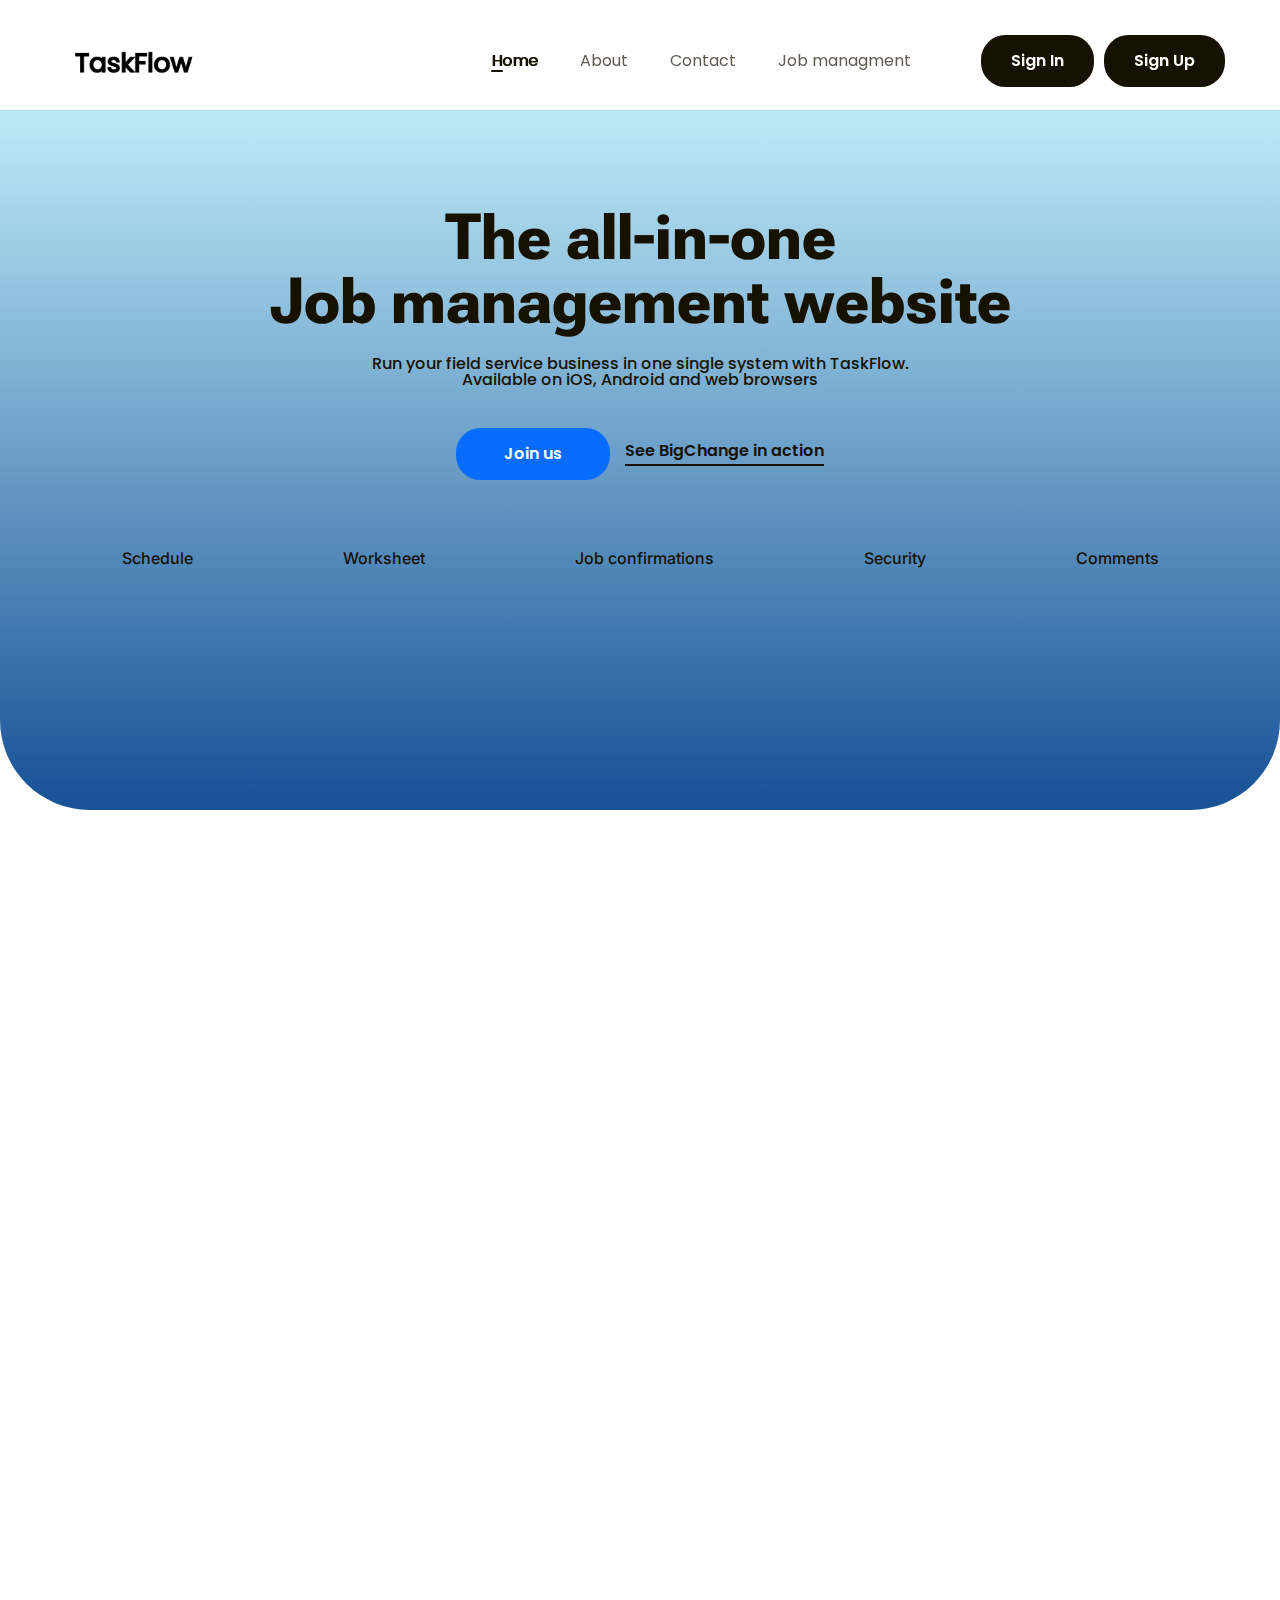
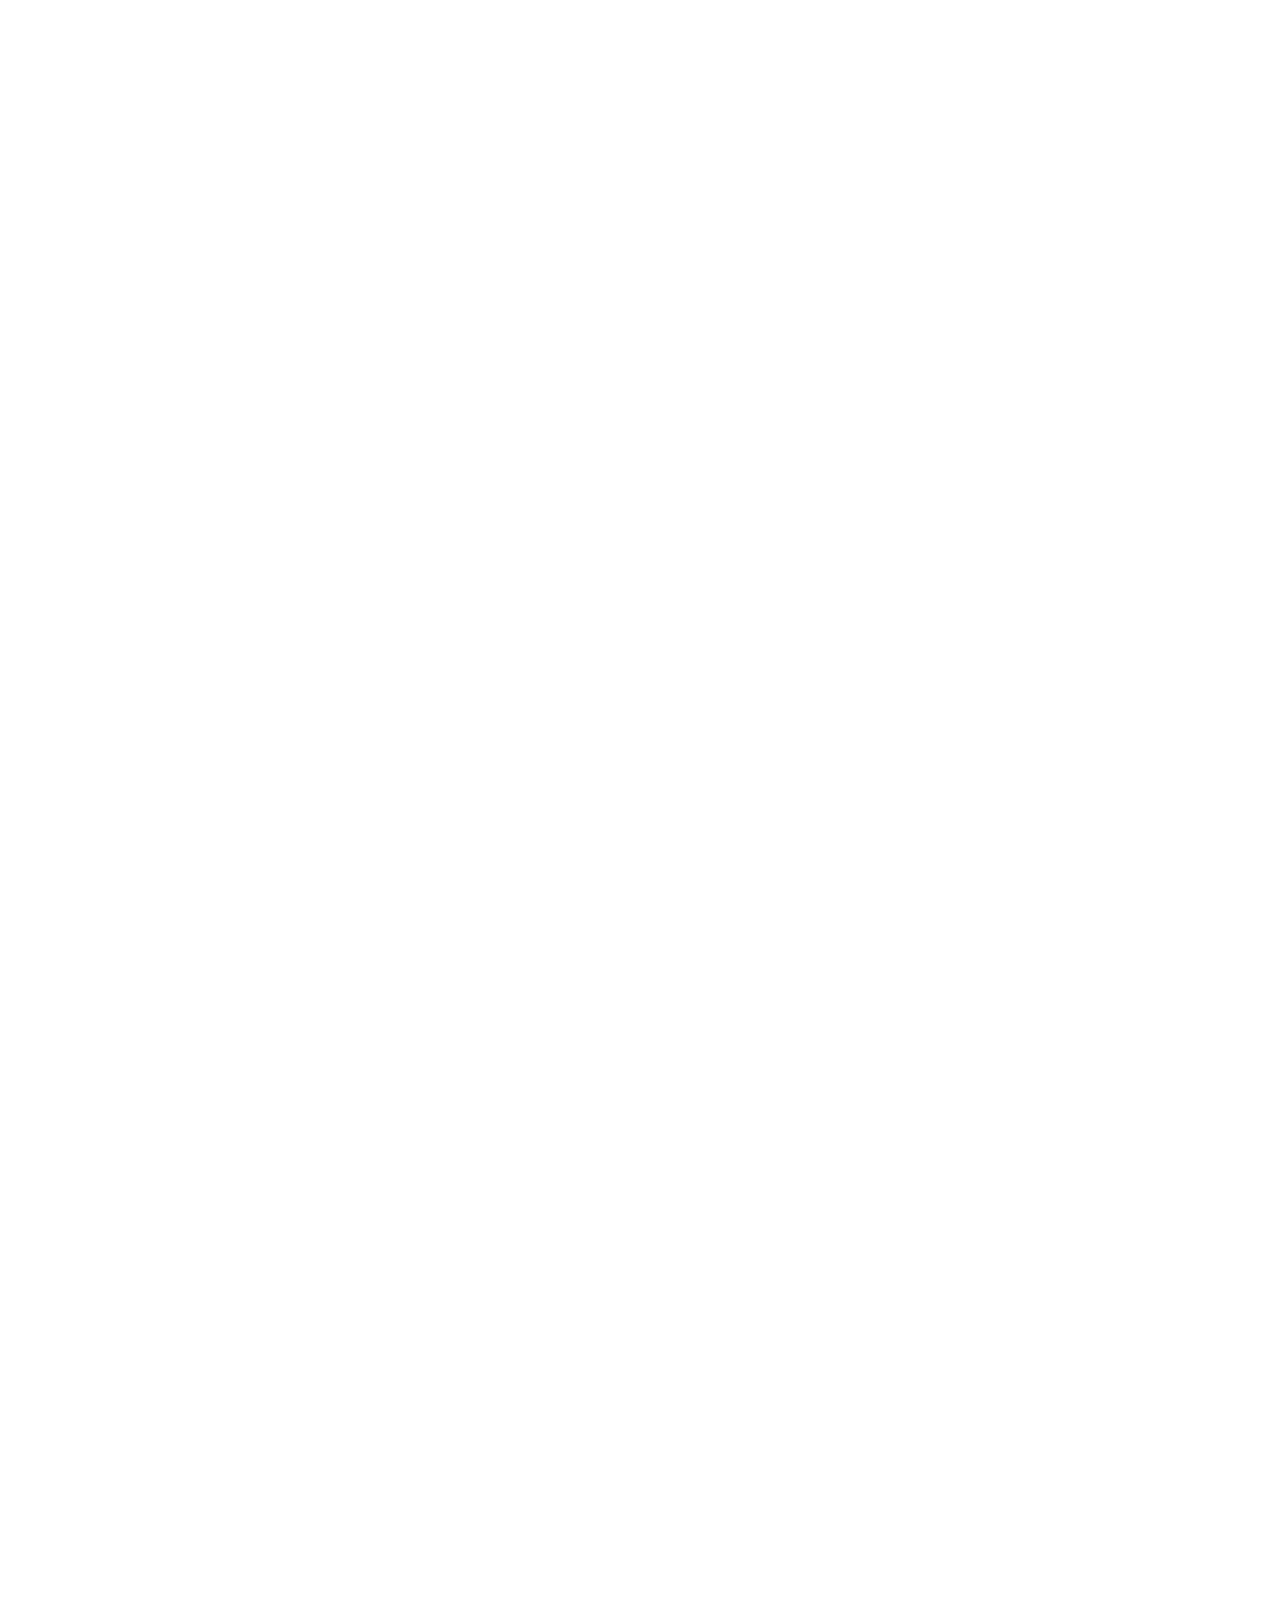
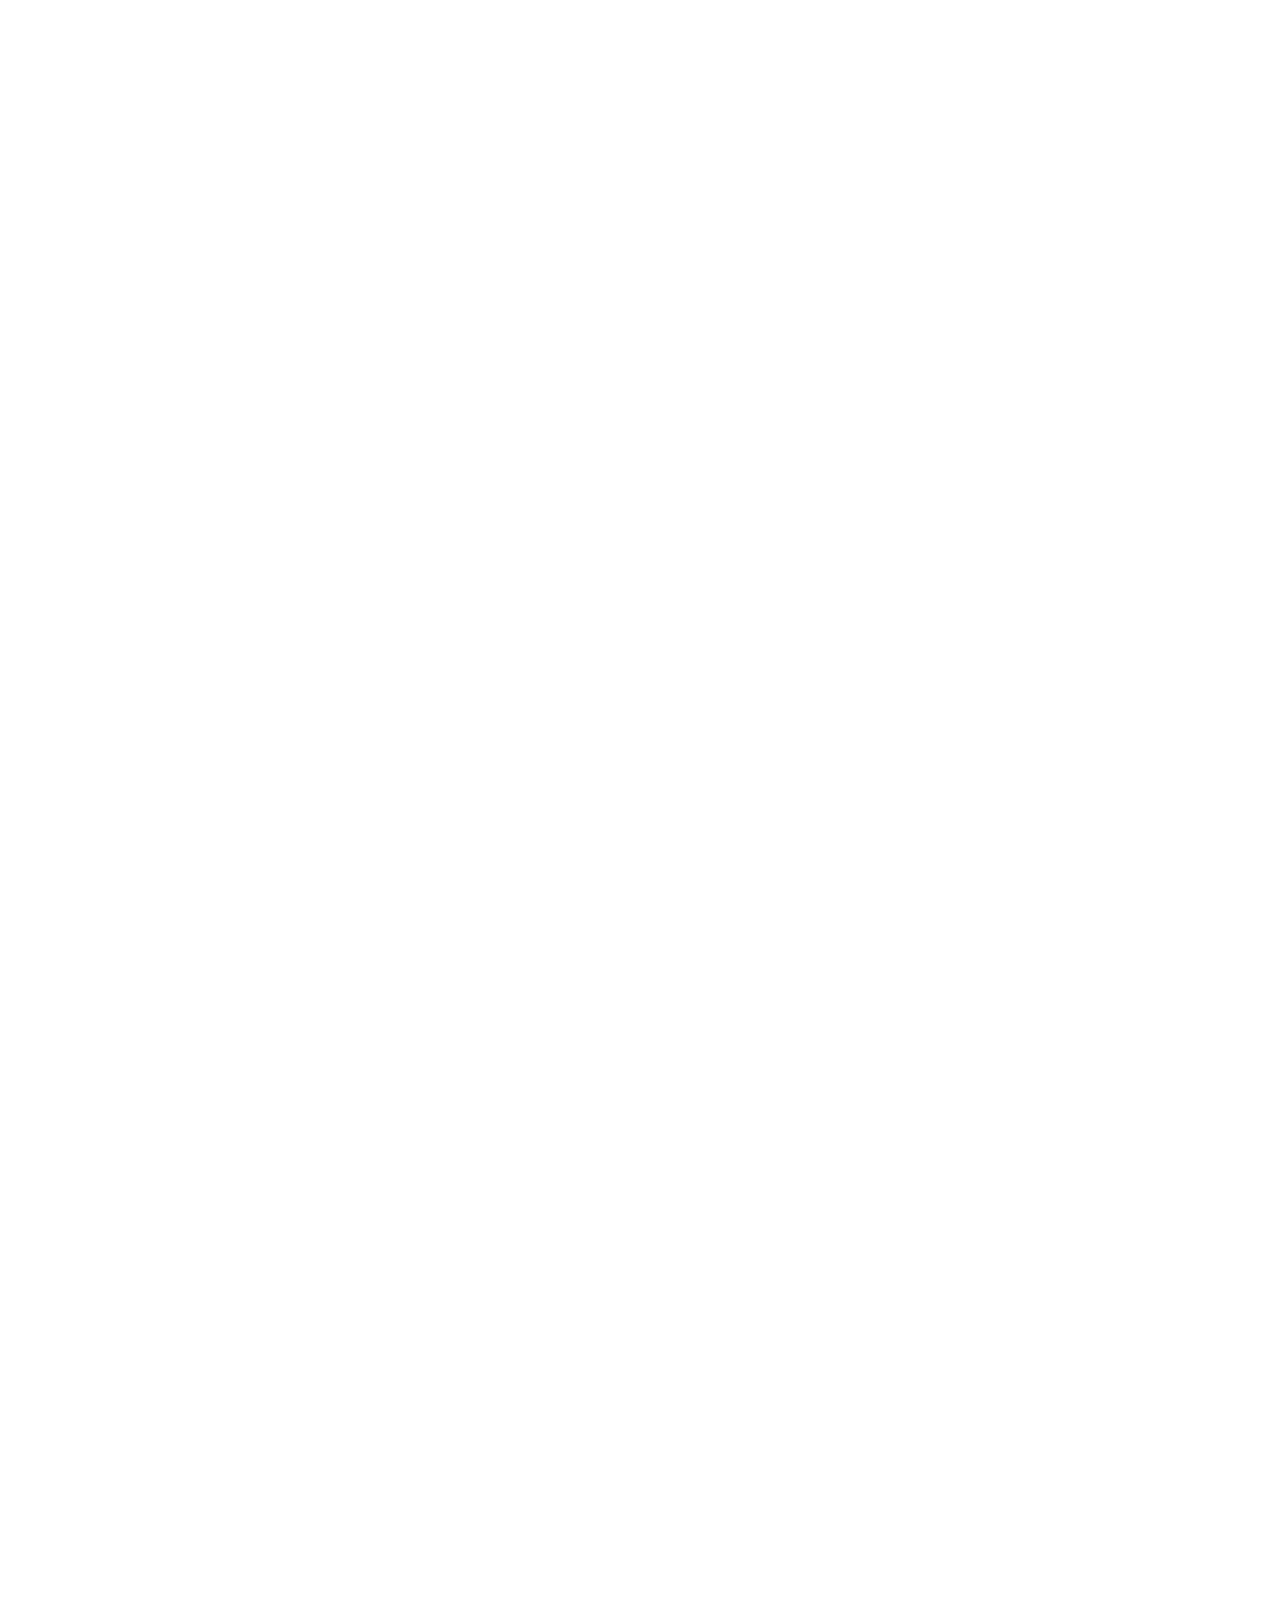
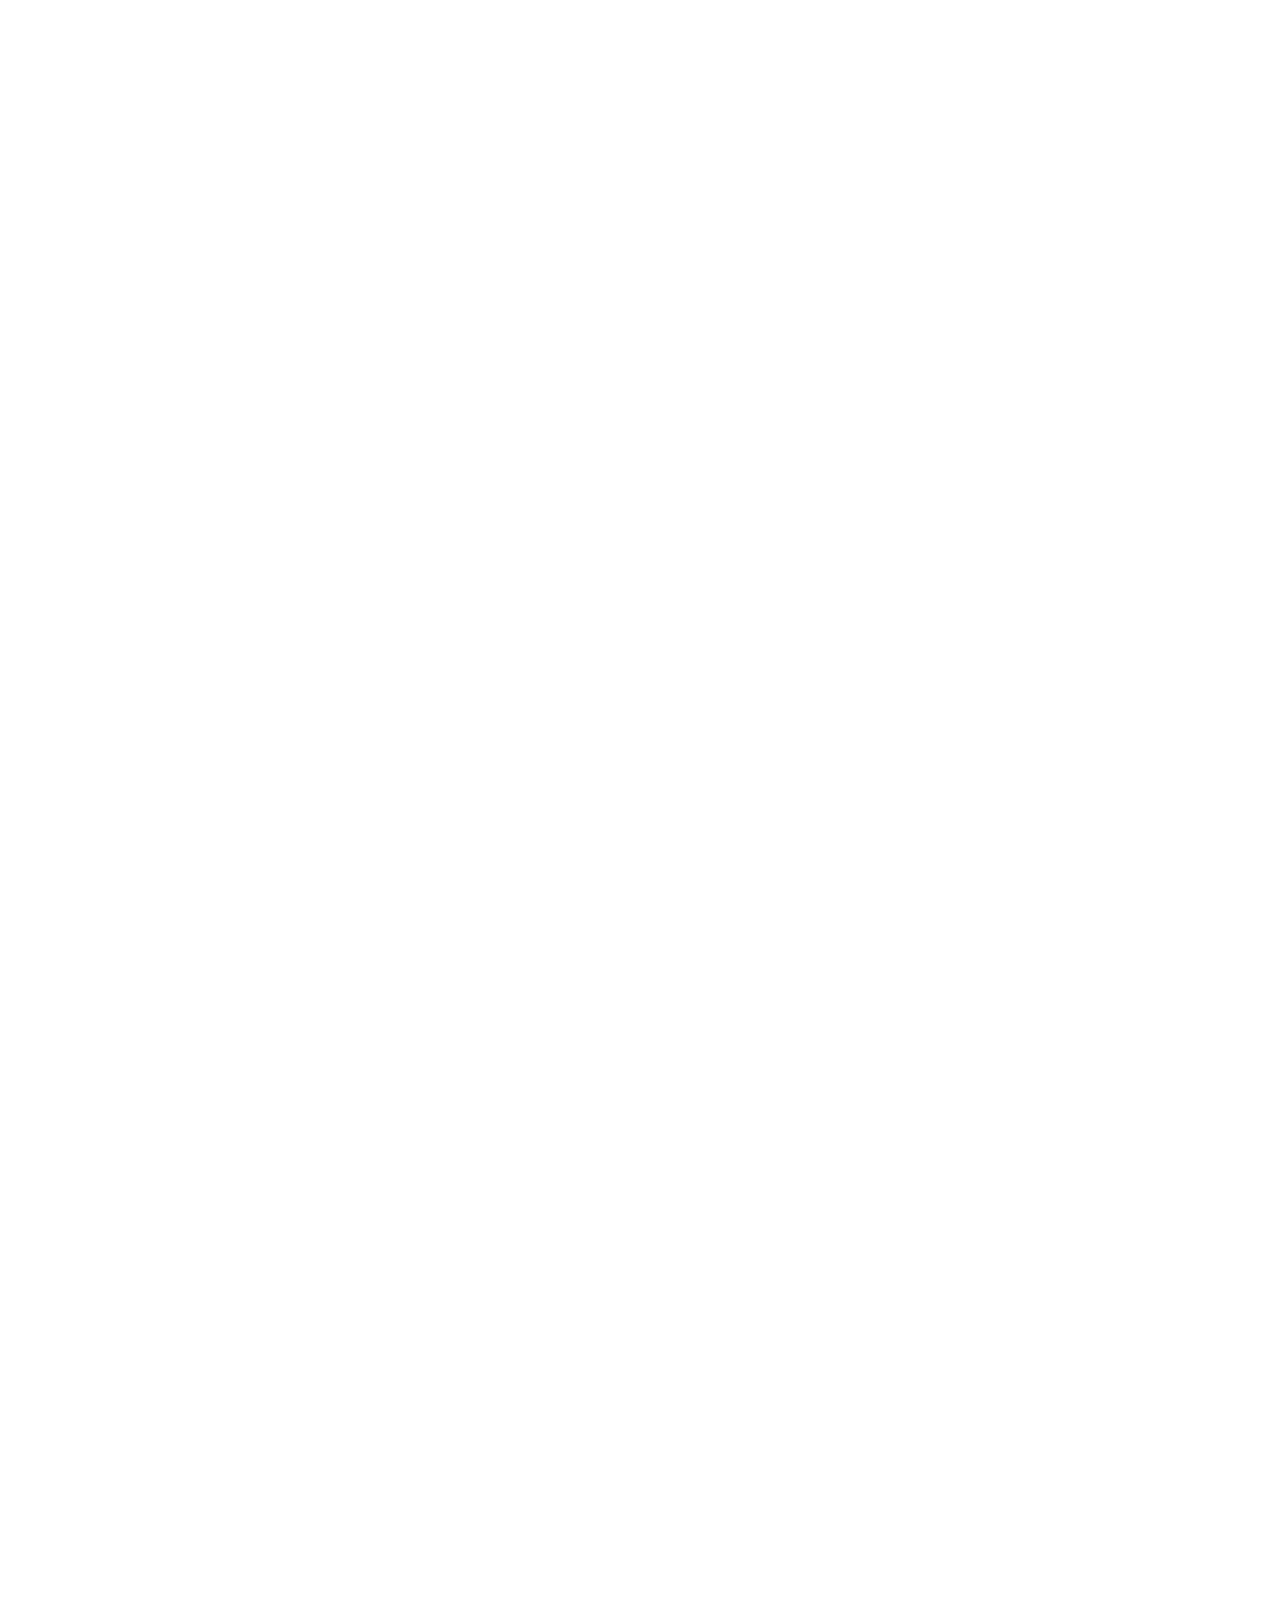
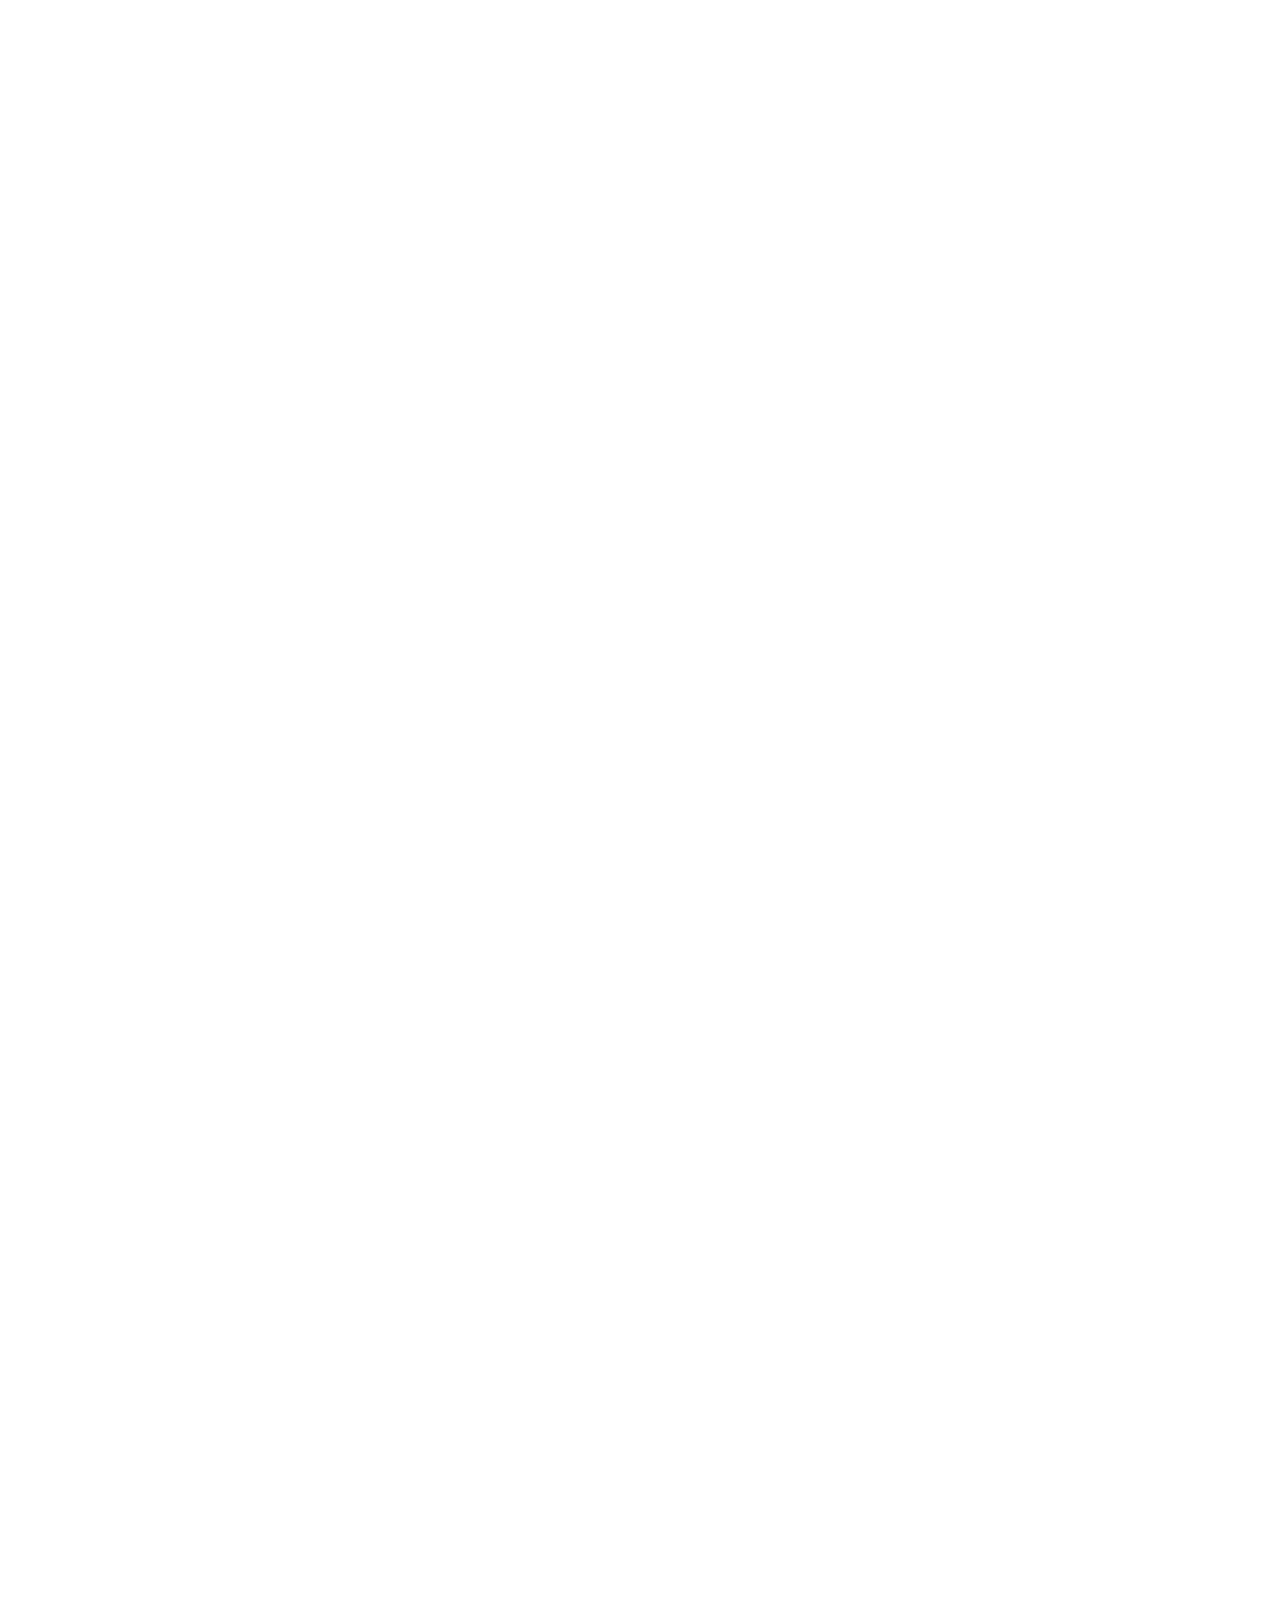
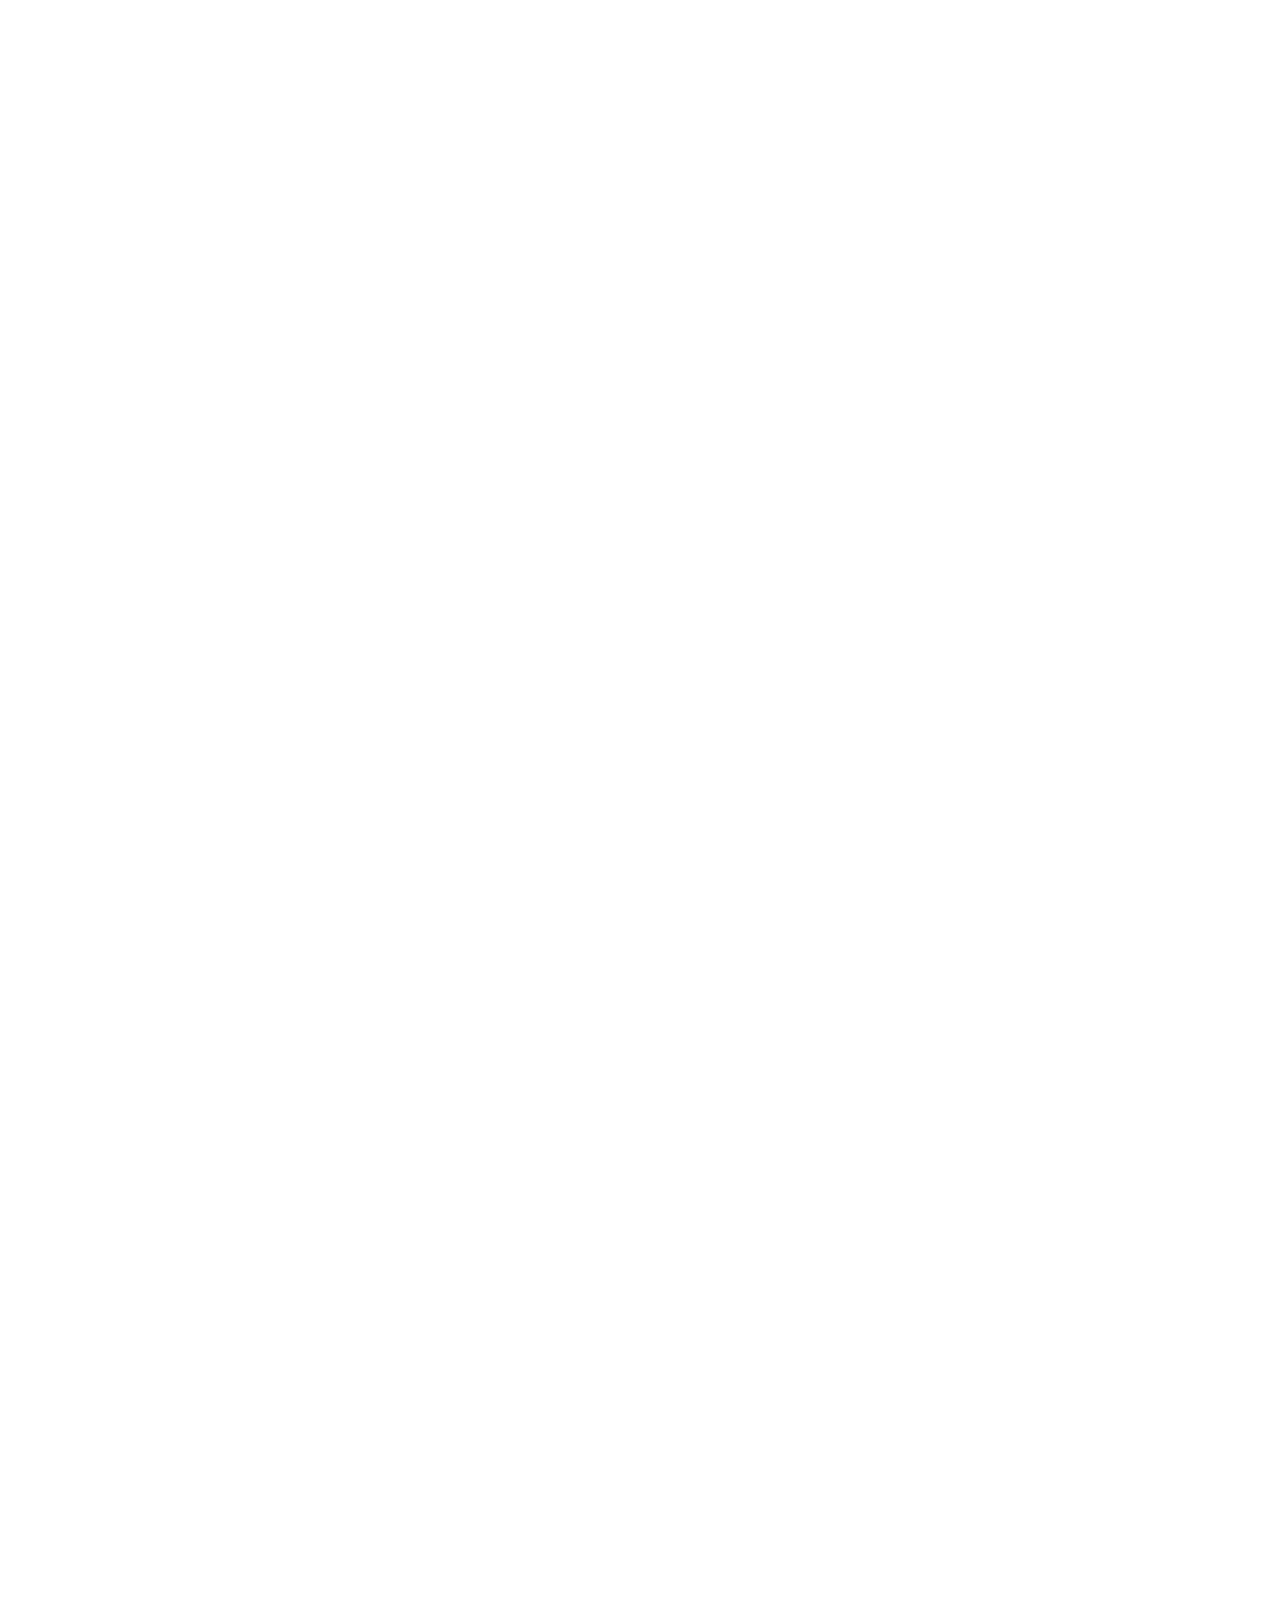
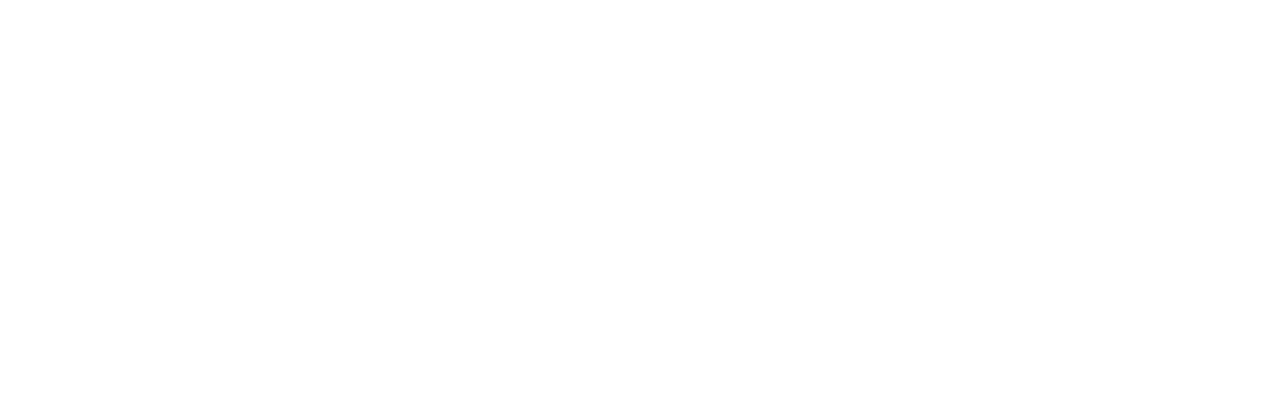
==== src/main/webapp/index.html @ 6cac46d8 "test5" ====
<html lang="en">
<head>
    <meta charset="UTF-8">
    <meta name="viewport" content="width=device-width, initial-scale=1.0">
    <!-- reset css -->
    <link rel="stylesheet" href="./css/reset.css">
    <!-- styles -->
    <link rel="stylesheet" href="./css/styles.css">
    <!-- font -->
    <link rel="preconnect" href="https://fonts.googleapis.com">
    <link rel="preconnect" href="https://fonts.gstatic.com" crossorigin>
    <link href="https://fonts.googleapis.com/css2?family=Poppins:ital,wght@0,100;0,200;0,300;0,400;0,500;0,600;0,700;0,800;0,900;1,100;1,200;1,300;1,400;1,500;1,600;1,700;1,800;1,900&family=Sen:wght@400..800&display=swap" rel="stylesheet">
    <link href="https://fonts.googleapis.com/css2?family=Roboto+Flex:opsz,wght@8..144,100..1000&display=swap" rel="stylesheet">
    <link href="https://fonts.googleapis.com/css2?family=Inter:ital,opsz,wght@0,14..32,100..900;1,14..32,100..900&display=swap" rel="stylesheet">
    <!-- icon -->
    <link rel="stylesheet" href="https://cdnjs.cloudflare.com/ajax/libs/font-awesome/6.6.0/css/all.min.css" integrity="sha512-Kc323vGBEqzTmouAECnVceyQqyqdsSiqLQISBL29aUW4U/M7pSPA/gEUZQqv1cwx4OnYxTxve5UMg5GT6L4JJg==" crossorigin="anonymous" referrerpolicy="no-referrer" />
    <title>Trang chủ</title>
    <link rel="favicon" href="">
</head>
<body style="height: 10000px;">
    <!-- <div class="mess icon-bottom">
        <a href="https://www.facebook.com/camondaghe/" target="_blank">
            <i class="fa-brands fa-facebook-messenger"></i>
        </a>
        <a href="">
            <i class="fa-solid fa-phone"></i>
        </a>
    </div> -->
    <!-- header -->
    <header class="header fixed">
        <div class="main-content">
            <div class="body">
                <!-- logo -->
                <a href="" target="_self"><img src="../resources/IMG/logo2.png" alt="logo" class="logo"></a>
                <!-- nav -->
                <nav class="nav">
                    <ul>
                        <li class="active"><a href="#">Home</a></li>
                        <li><a href="#">About</a></li>
                        <li><a href="#">Contact</a></li>
                        <li><a href="#">Job managment</a></li>
                    </ul>
                </nav>
                <!-- btn -->
                 <div class="action">
                    <ul>
                        <li><a href="./sign-in.html" target="_parent" class="btn btn-sign-in">Sign In</a></li>
                        <li><a href="./sign-up.html" target="_parent" class="btn btn-sign-up">Sign Up</a></li>
                    </ul>
                </div>
            </div>
        </div>
    </header>

    <!-- main -->
    <div class="hero">
        <div class="main-content">
            <div class="body">
                <div class="hero-element">
                    <div class="header">
                        <div class="hero-title text-color-black">
                            <h1>
                                The all-in-one
                                <br>
                                Job management website
                            </h1>
                        </div>
                    </div>
                    <div class="space"></div>
                    <div class="hero-txt">
                        <p class="text-color-black">
                            Run your field service business in one single system with TaskFlow.
                            <br>
                            Available on iOS, Android and web browsers
                        </p>
                    </div>
                    <div class="hero-btn">
                        <a href="./sign-in.html" target="_parent" class="join-us-btn btn">
                            Join us
                        </a>
                        <a href="">See BigChange in action</a>
                    </div>
                    <div class="hero-icon">
                        <div class="icon-text">
                            <div class = "icon-bgr"><i class="fa-solid fa-calendar"></i></div>
                            <p>Schedule</p>
                        </div>
                        <div class="icon-text">
                            <div class = "icon-bgr"><i class="fa-solid fa-file"></i></div>
                            <p>Worksheet</p>
                        </div>
                        <div class="icon-text">
                           <div class = "icon-bgr"> <i class="fa-solid fa-clipboard-check"></i></div>
                            <p>Job confirmations</p>
                        </div>
                        <div class="icon-text">
                            <div class = "icon-bgr"><i class="fa-solid fa-shield"></i></div>
                            <p>Security</p>
                        </div>
                        <div class="icon-text">
                            <div class = "icon-bgr"><i class="fa-solid fa-comments"></i></div>
                            <p>Comments</p>
                        </div>
                    </div>
                    <div class="img">
                    
                    </div>
                </div>
            </div>
        </div>
    </div>
</body>
</html>
---- src/main/webapp/css/styles.css ----
*{
    box-sizing: border-box;
        /* giúp kiểm soát tổng thể kích thước */
}
html{
    font-size: 62.5%;
        /* quy đổi 1 rem = 10px */
    --color--midnight:#0b2642;
    --text-color-hero: #171100;
}
body{
    font-size: 1.6rem;
    font-family: "Poppins", sans-serif;
}

/* ==================common================= */
a{
    text-decoration: none;
}
.main-content{
    width: 1170px;
    max-width: calc(100% - 40px);
        /* Khi thu nhỏ trình duyệt 2 bên vẫn cách 40px */
    margin-left: auto;
    margin-right: auto;
}
/* .icon-bottom{
    font-size: 50px; 
    position: fixed;
    right: 9px;
    bottom: 40px;
}
.fa-facebook-messenger{
    color: #00a1ff;
} */
/* ==================header================= */
.header{
    height: 110px;
    /* background-color: rgb(75, 189, 204); */
    /* background-image: url(../IMG/banner.jpg); */
}
    /* cố định thanh nav */
.header.fixed{
    position: sticky;
    top: -30px;
    background-color: #fff;
    /* border: 0.1px solid black; */
    /* padding-right: 2px; */
    box-shadow: 0 0 0 0.5px #17110026;
}
.header .body{
    display: flex;
    align-items: center;
    padding: 35px 0px 0px;
}
.nav ul{
    display: flex;
}
.action ul{
    display: flex;
}
.nav{
    margin-left: auto;
}
.nav a{
    position: relative;
    color: #5f5b53;
    font-size: 1.6rem;
    margin: 8px 21px;
    /* background-color: blue; */
}
    /* bôi đậm khi di chuột và click vào */
.nav li.active a,
.nav a:hover{
    color: #171100;
    text-shadow: 0.8px 0 0 currentColor;
}
    /* click */
.nav li.active a:after{
    position: absolute;
    left: 0;
    bottom: 0.1px;
    display: block;
    content: "";
    width: 12px;
    height: 2px;
    border-radius: 1px;
    background: #171100;
}
.btn{
    display: block;
    min-width: 100px;
    padding: 18px 30px;
    color: #fff;
    text-align: center;
    border-radius: 24.5px;
    font-size: 1.6rem;
    font-weight: 600;
    background-color: #171100;
}
.header .btn-sign-up{
    margin-left: 0 px;
}
.header .btn-sign-in{
    margin-right: 10px;
    margin-left: 49px;
}
.header .btn-sign-up:hover,
.header .btn-sign-in:hover{
    /* color: #5f5b53; */
    background-color: #000000a6 ;
    text-decoration: underline;
}
.logo{
    width: 120px;
    height: auto;
    margin-right: auto;
    margin-left: 20px;
    align-self: center;
}
/* ==============hero================ */
.hero{
    padding-top: 96px;
    box-sizing: border-box;
    background-image: linear-gradient(to bottom, #beebf8, #165096);
    background-size: cover; 
    background-position: center; 
    border-radius: 0px 0px 90px 90px;
    height: 70rem;
}
.hero-element .header{
    color: var(--text-color-hero);
    text-align: center;
    font-size: 6.4rem;
    font-family: "Roboto Flex", sans-serif;
    font-weight: 700;
}
div .space{
    width: 100%;
    padding-top: 4rem;
}
.hero-txt{
    color: var(--text-color-hero);
    text-align: center;
    font-weight: 500;
}
.hero-btn{
    margin-top: 40px;
    display: flex;
    justify-content: center;
    align-items: center;
    /* background-color: white; */
    margin-bottom: 60px;
}
.join-us-btn{
    background-color: #086dff;
    padding: 18px 48px;
    margin-right: 15px;
}
.hero-btn a:nth-child(2){
    color: var(--text-color-hero);
    font-weight: 600;
    display: inline-block; 
    border-bottom: 2px solid var(--text-color-hero); 
    padding-bottom: 5px; 
}
.hero-btn a:first-child:hover{
    background-color: #024bb0;
}
.hero-icon{
    height: 60px;
    display: flex;
    justify-content: center;
}
.icon-text {
    text-align: center;
}
.hero-icon i{
    font-size: 4rem;
    color: var(--text-color-hero);
    /* color: #fff; */
}
.hero-icon p {
    font-family:"Inter", sans-serif;
    font-weight: 500;
    margin-top: 10px; 
    font-size: 1.6rem;
    color: var(--text-color-hero); 
    /* color: #fff */
}
.hero-icon{
    gap: 150px;
}
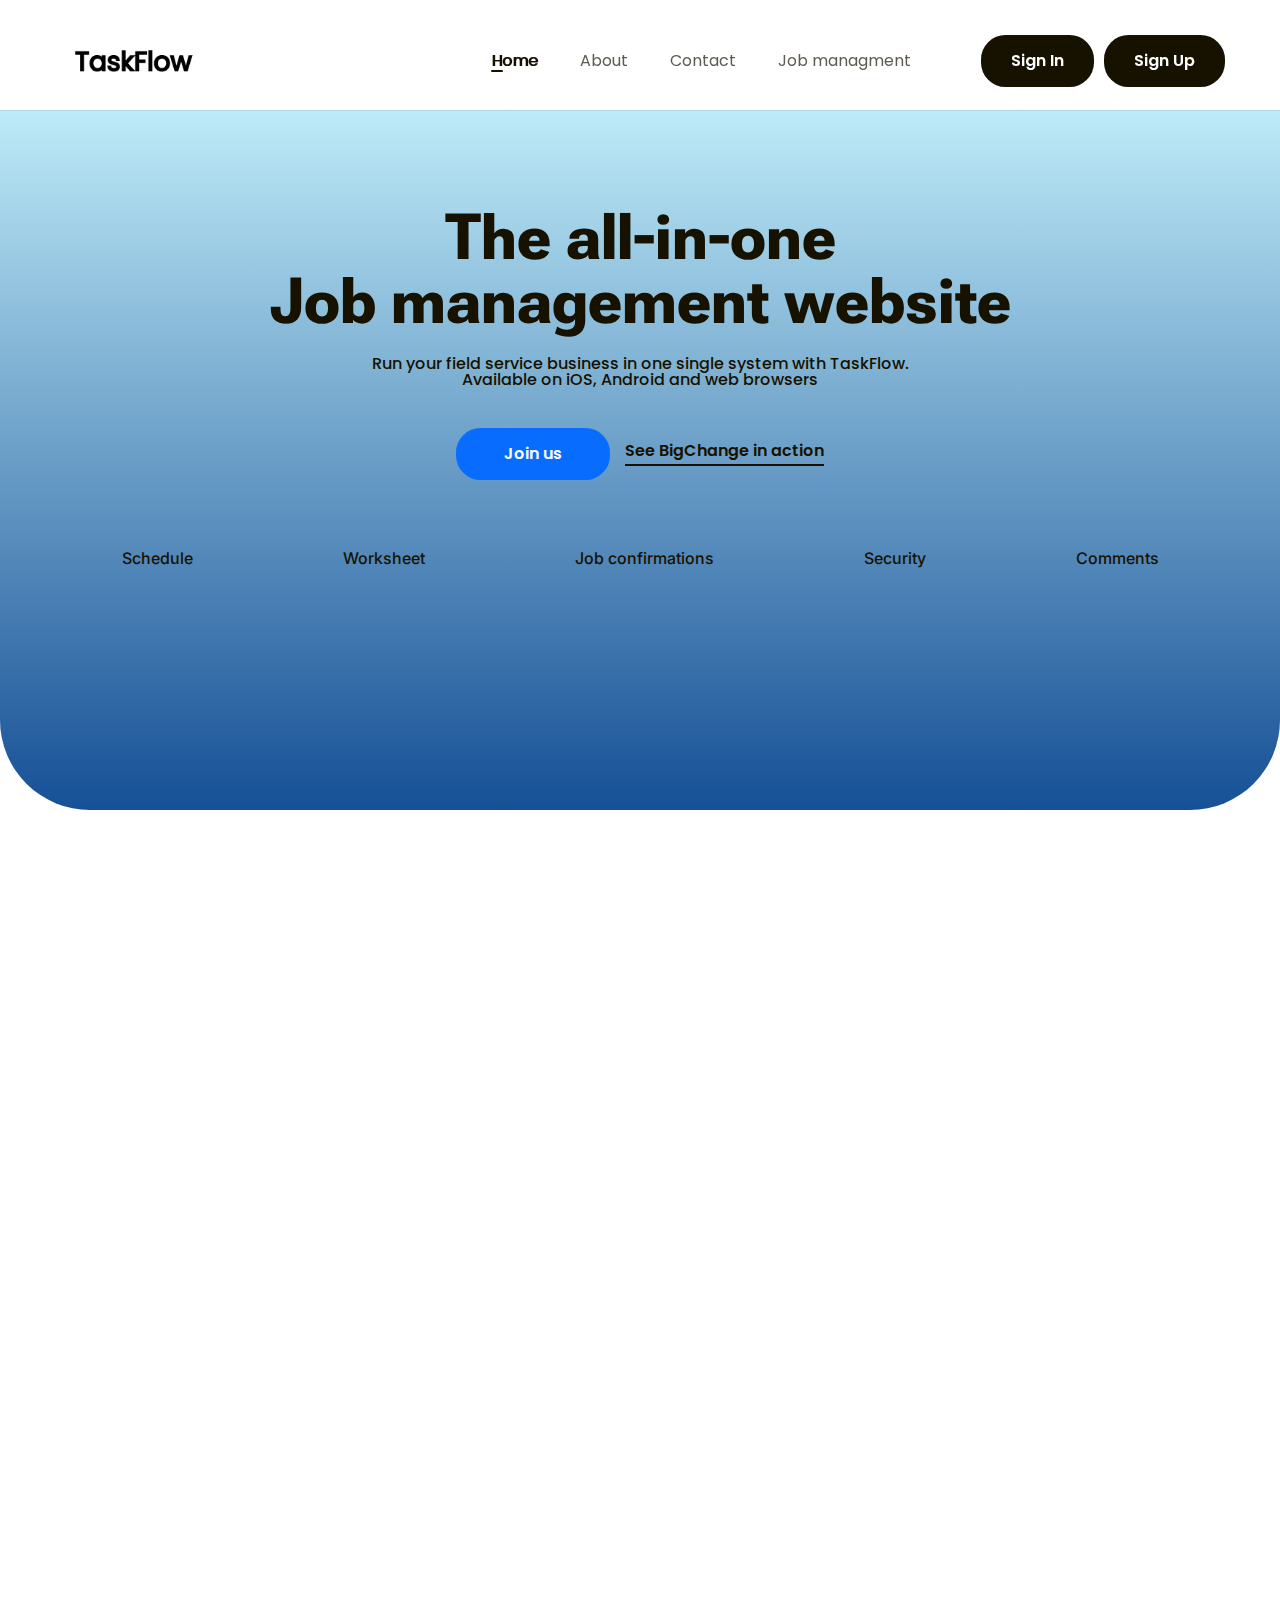
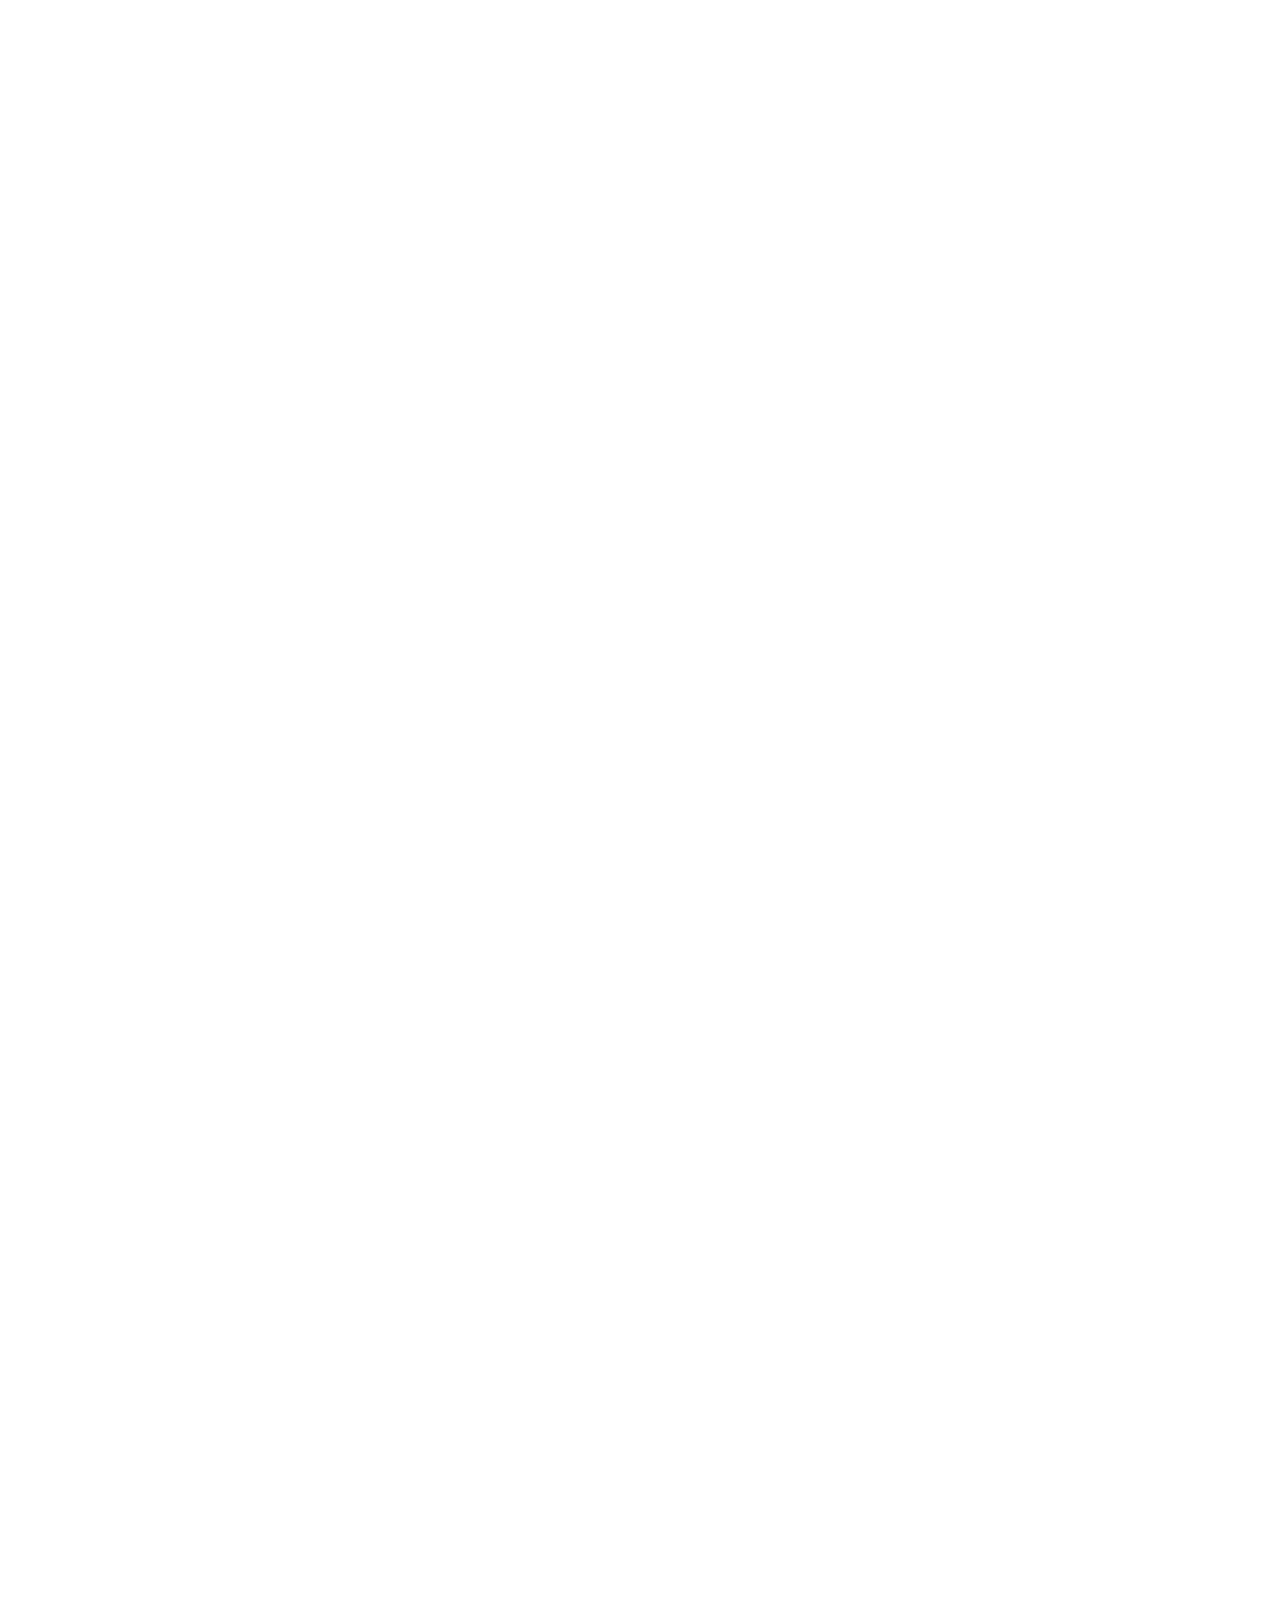
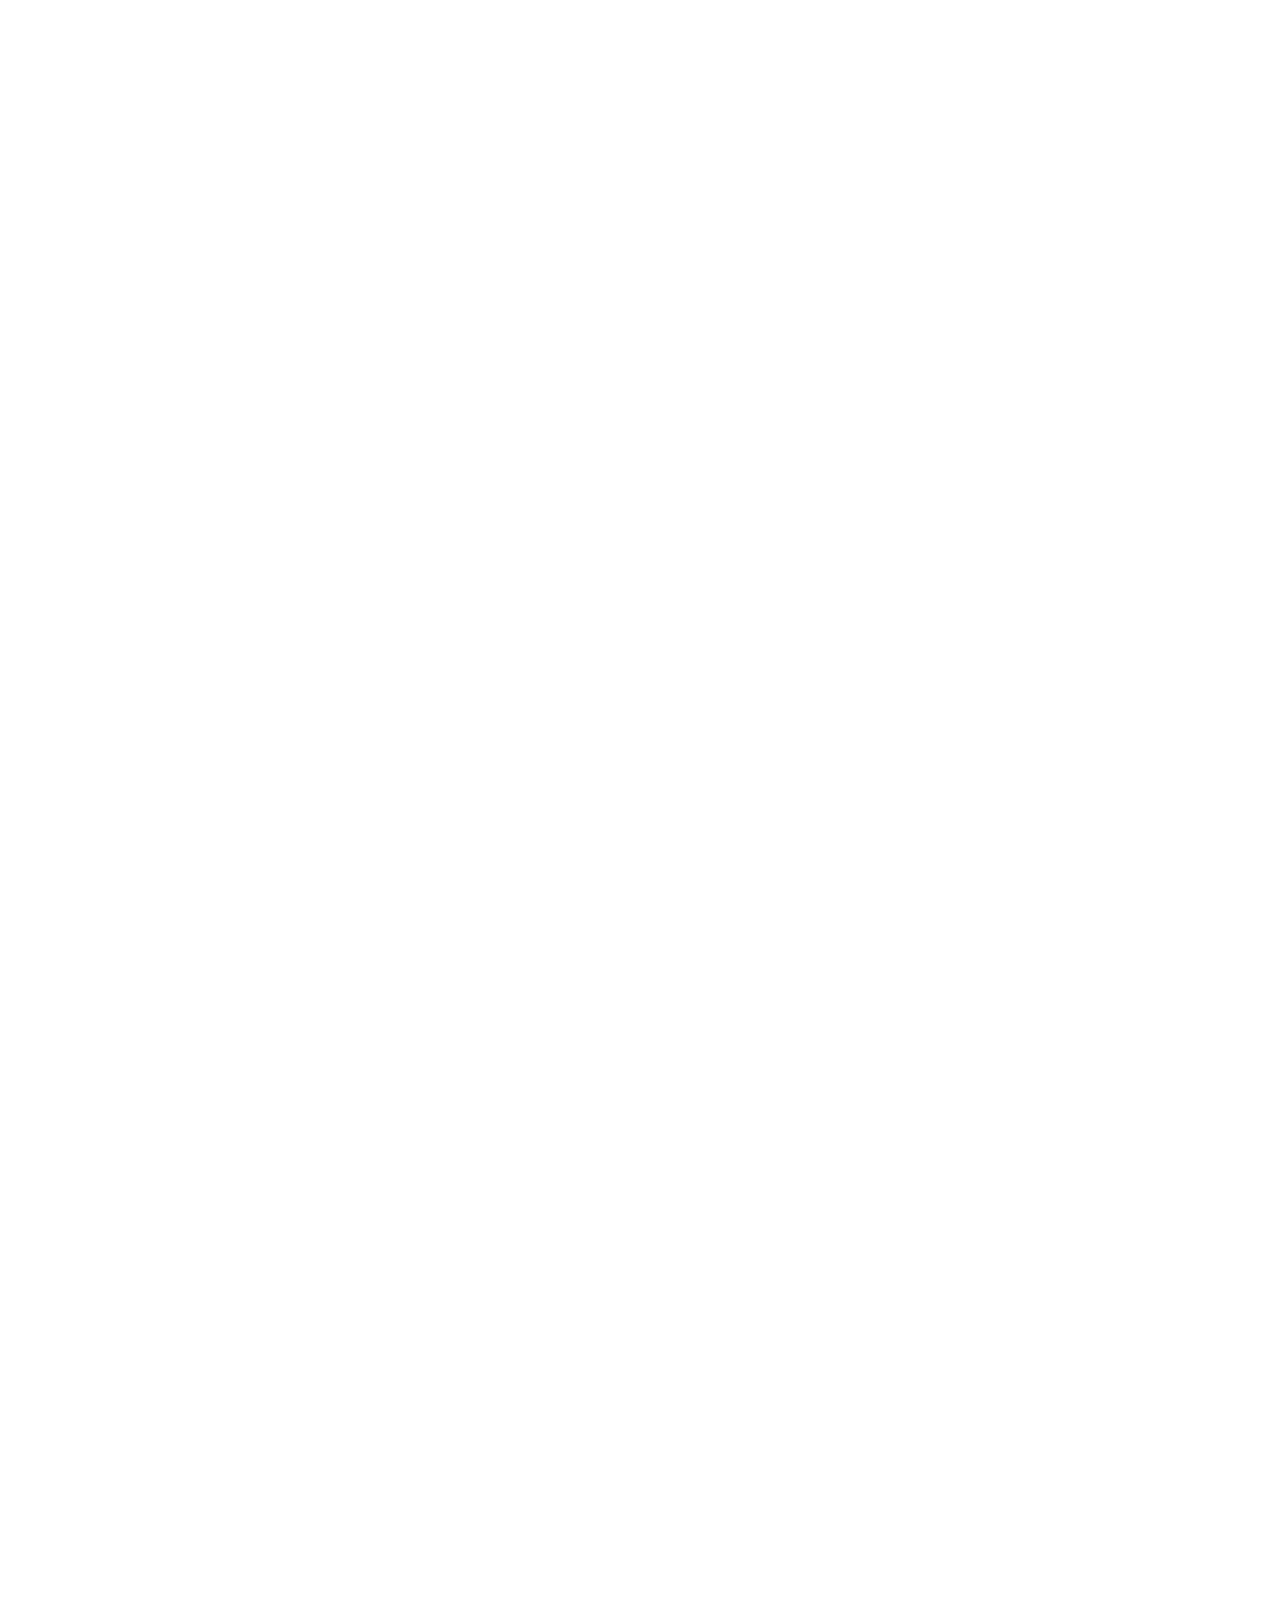
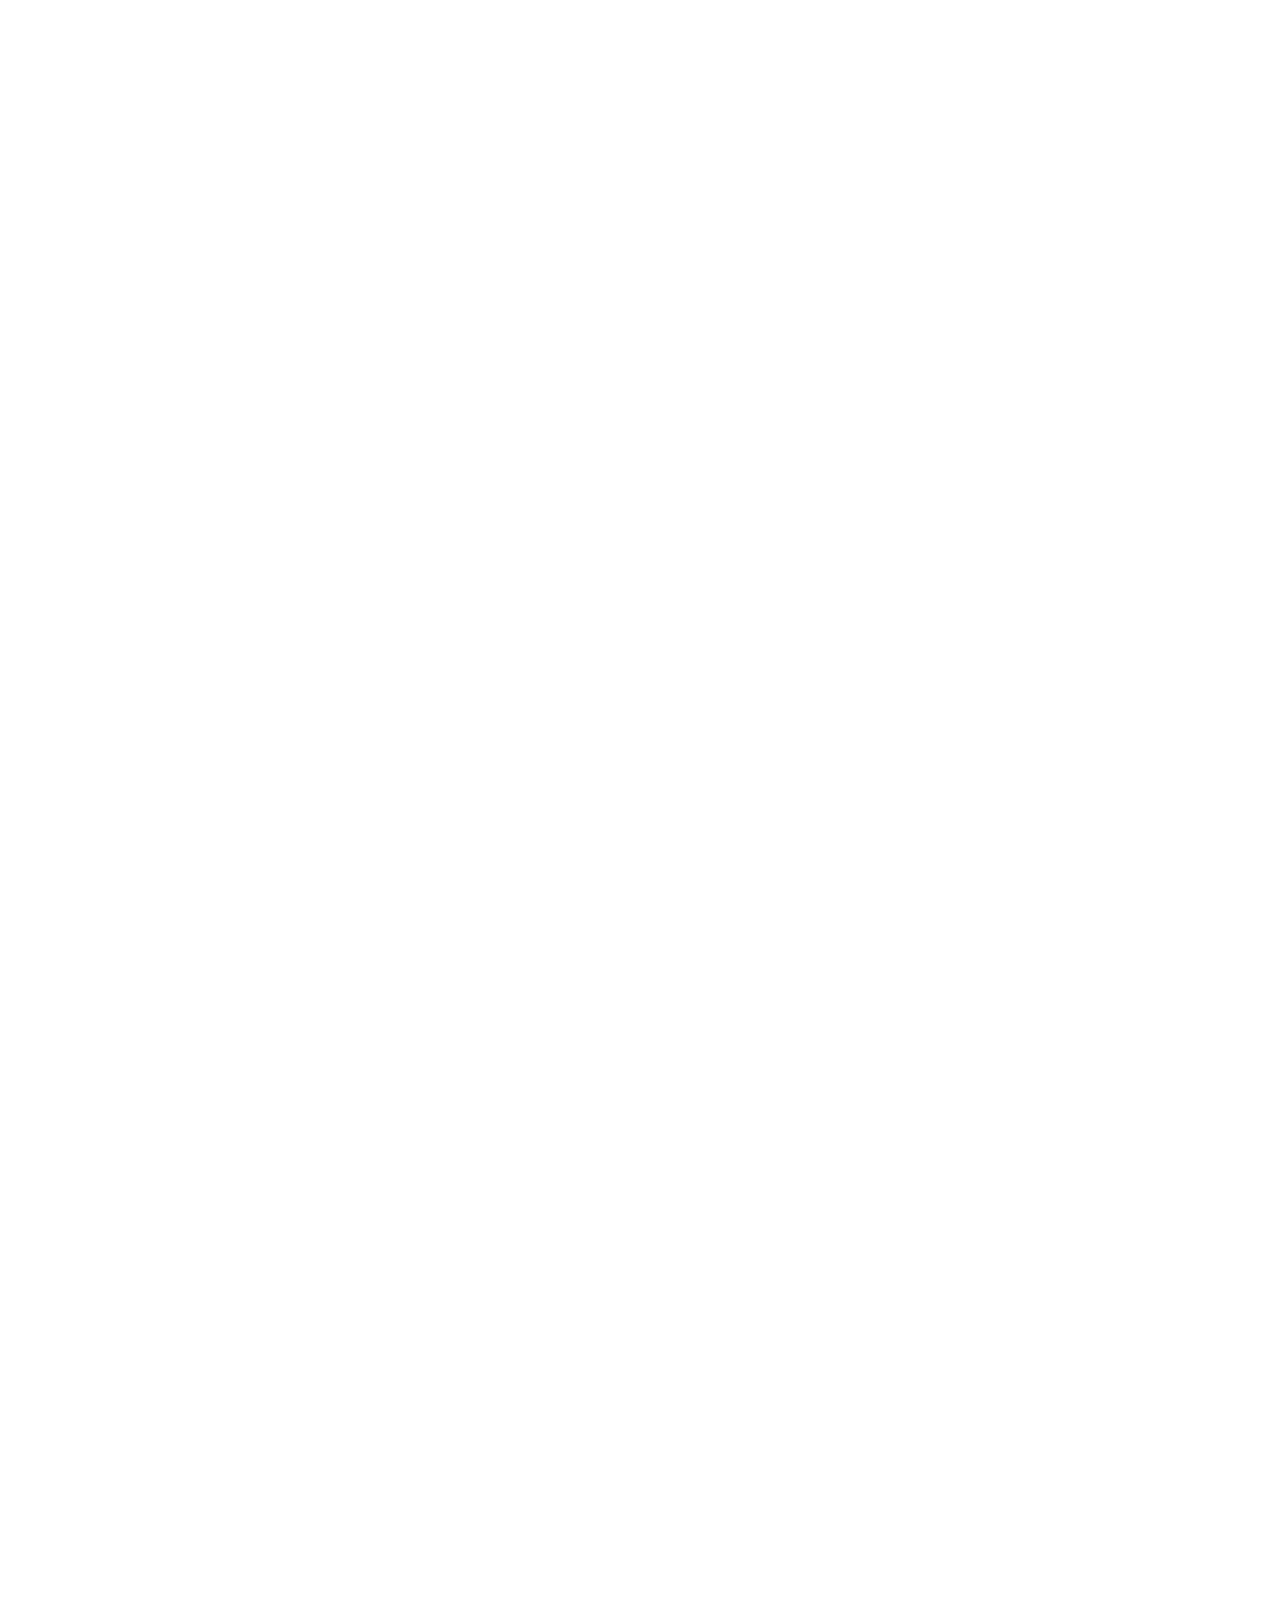
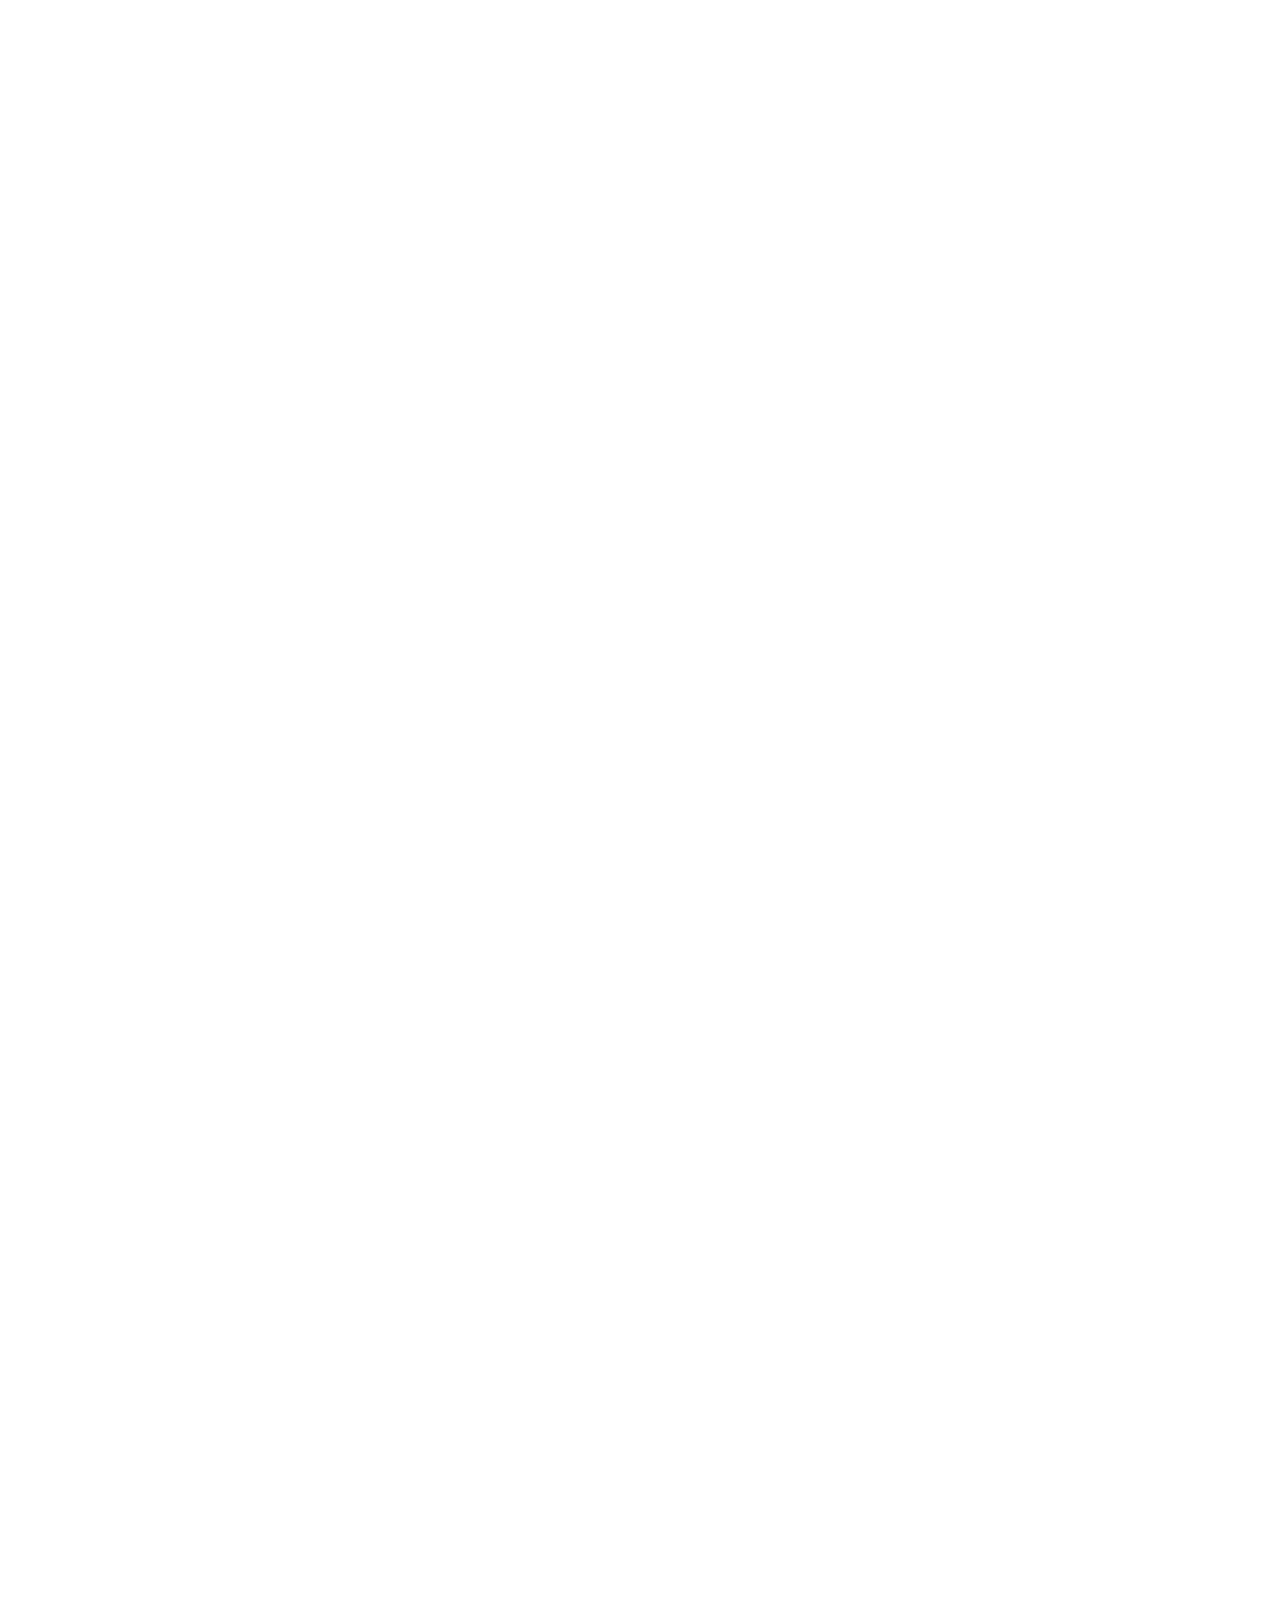
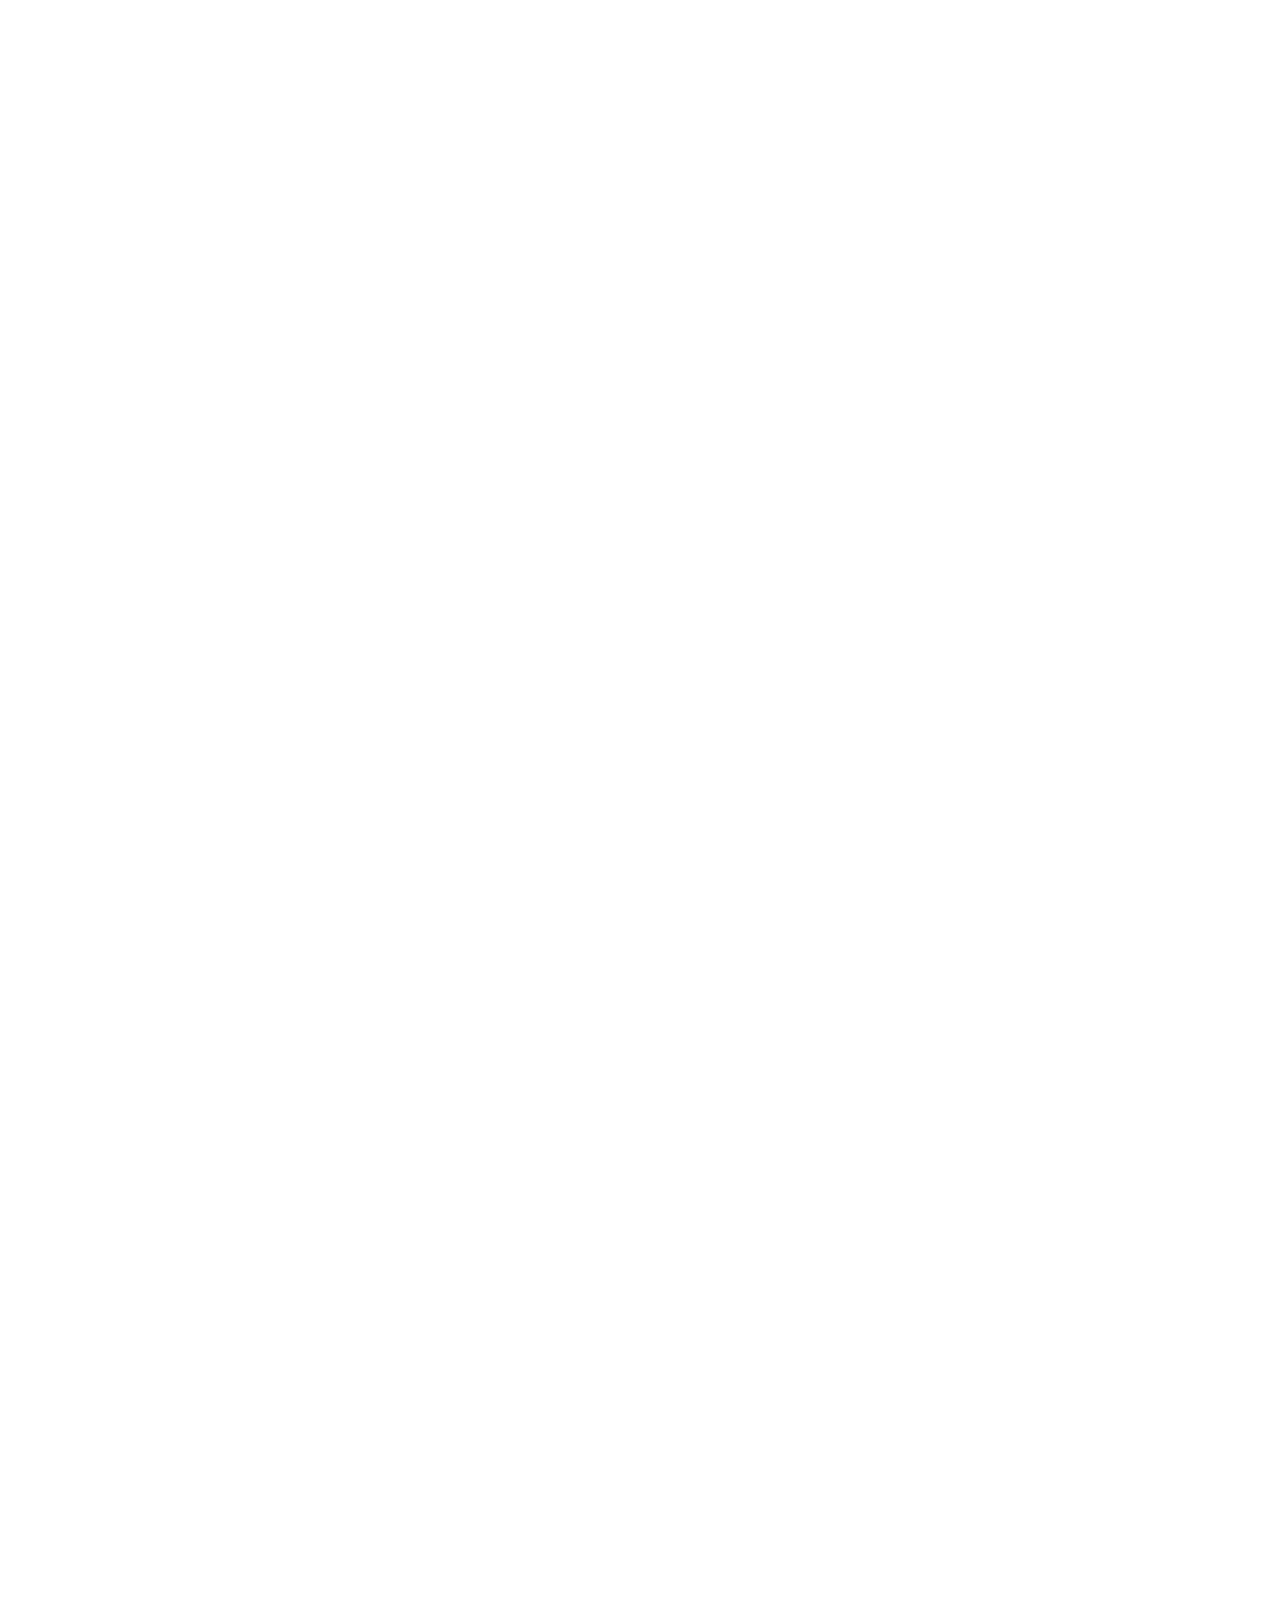
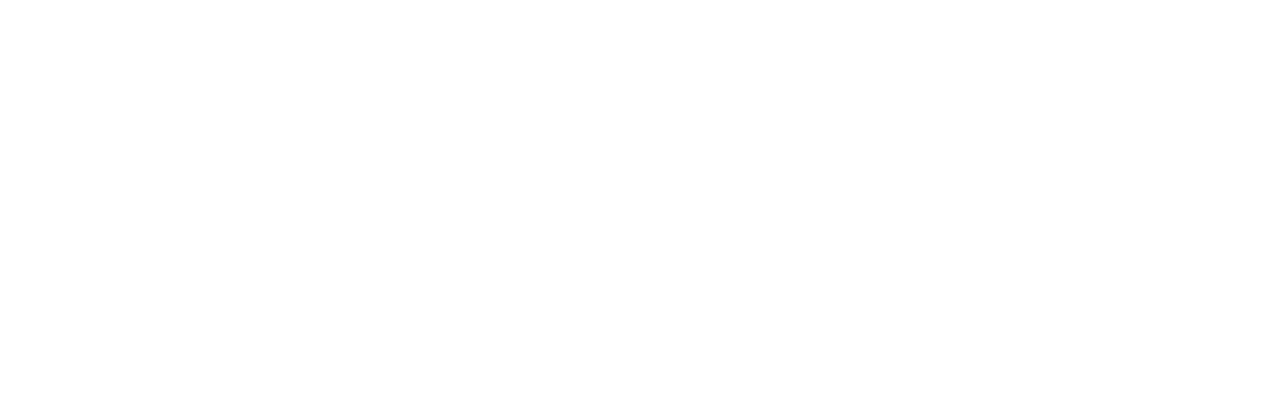
==== commit b6e257bb: "t2" ====
--- a/src/main/webapp/index.html
+++ b/src/main/webapp/index.html
@@ -1,3 +1,4 @@
+<!DOCTYPE html>
 <html lang="en">
 <head>
     <meta charset="UTF-8">
@@ -31,7 +32,7 @@
         <div class="main-content">
             <div class="body">
                 <!-- logo -->
-                <a href="" target="_self"><img src="../resources/IMG/logo2.png" alt="logo" class="logo"></a>
+                <a href="" target="_self"><img src="./IMG/logo2.png" alt="logo" class="logo"></a>
                 <!-- nav -->
                 <nav class="nav">
                     <ul>
@@ -103,7 +104,6 @@
                         </div>
                     </div>
                     <div class="img">
-                    
                     </div>
                 </div>
             </div>
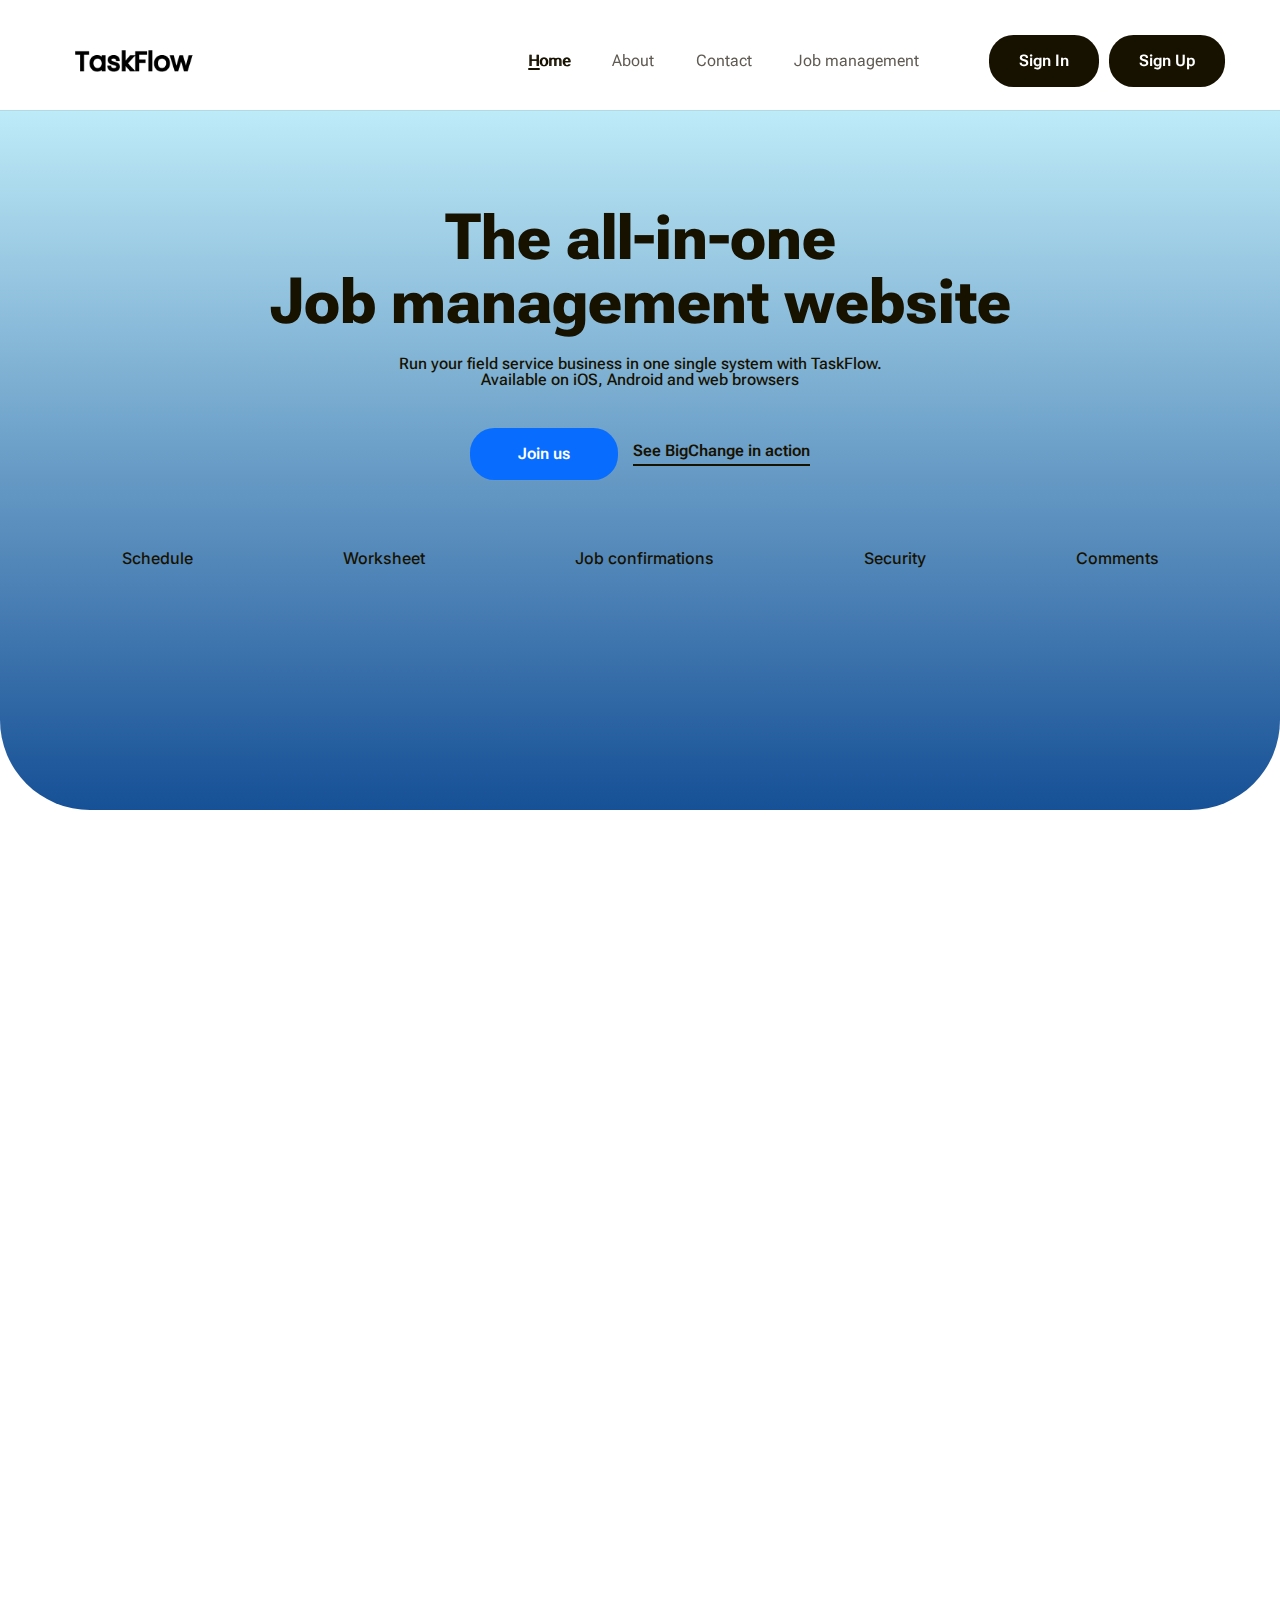
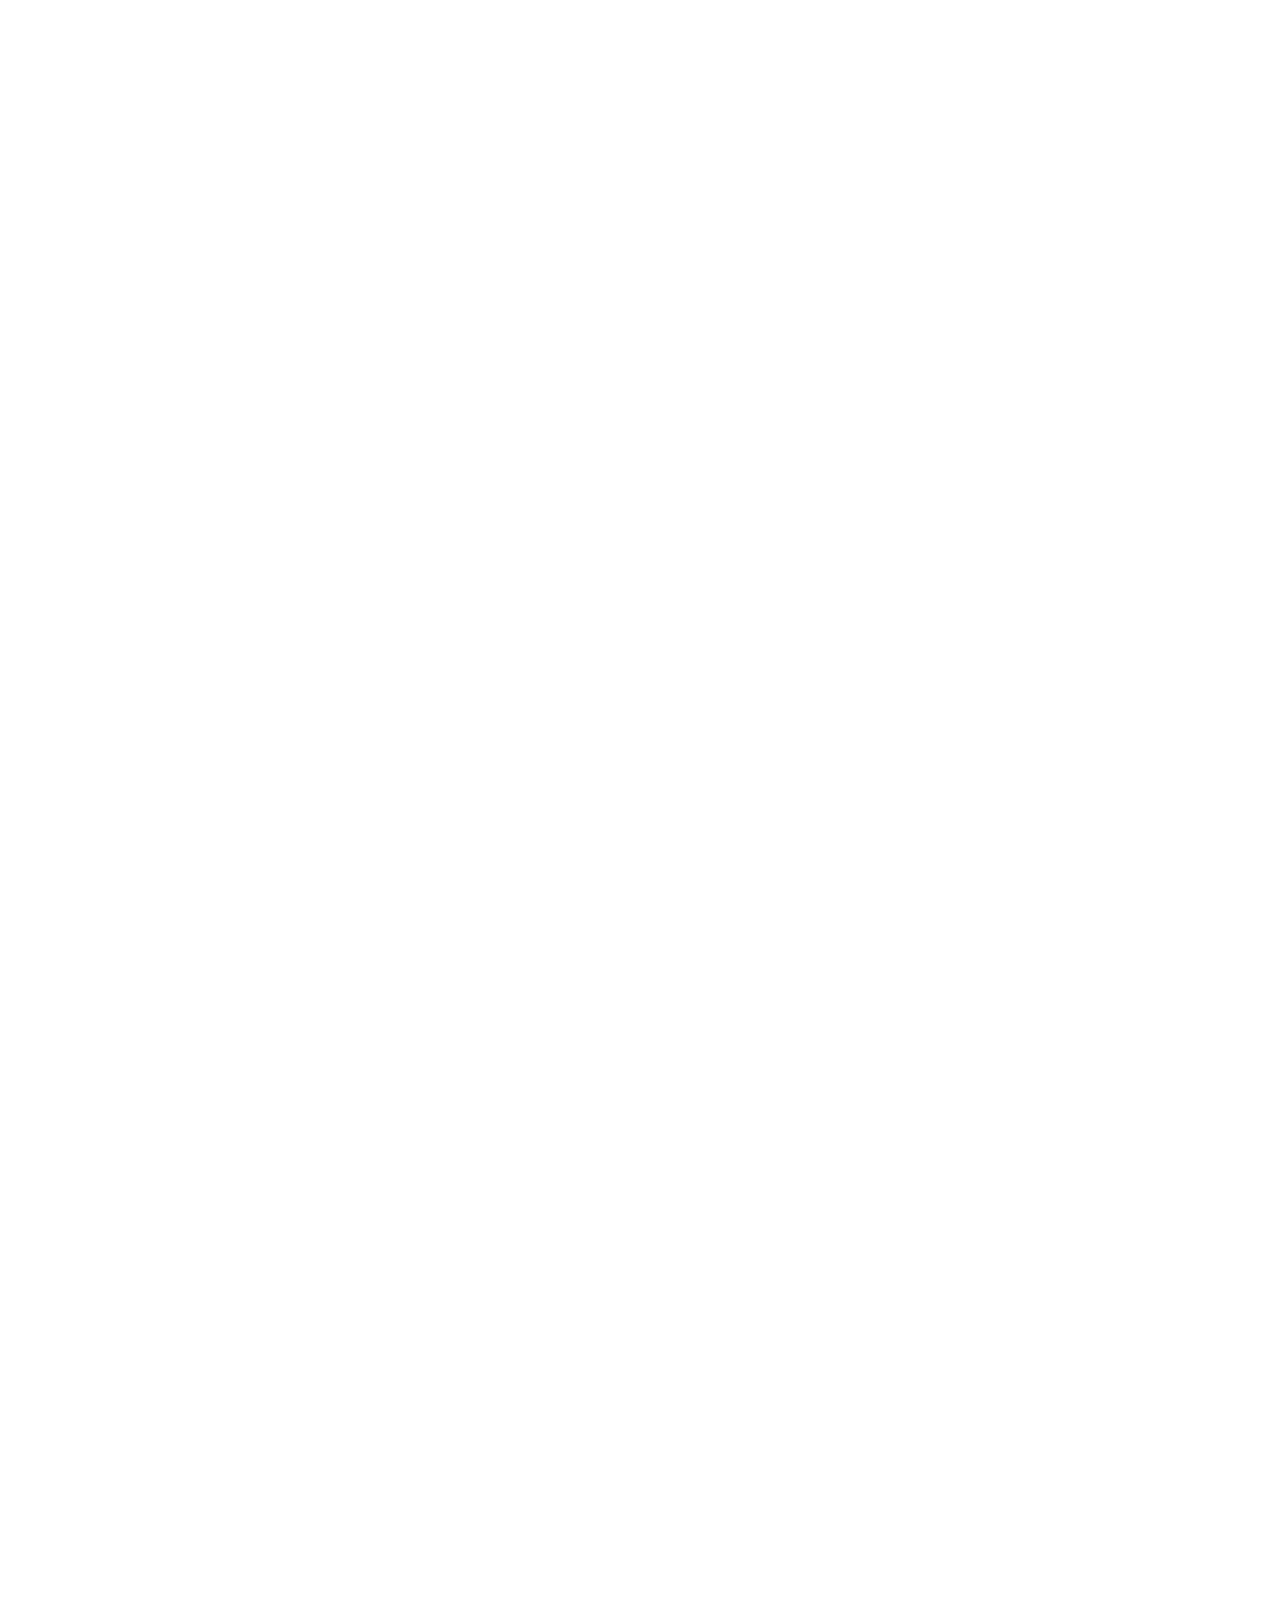
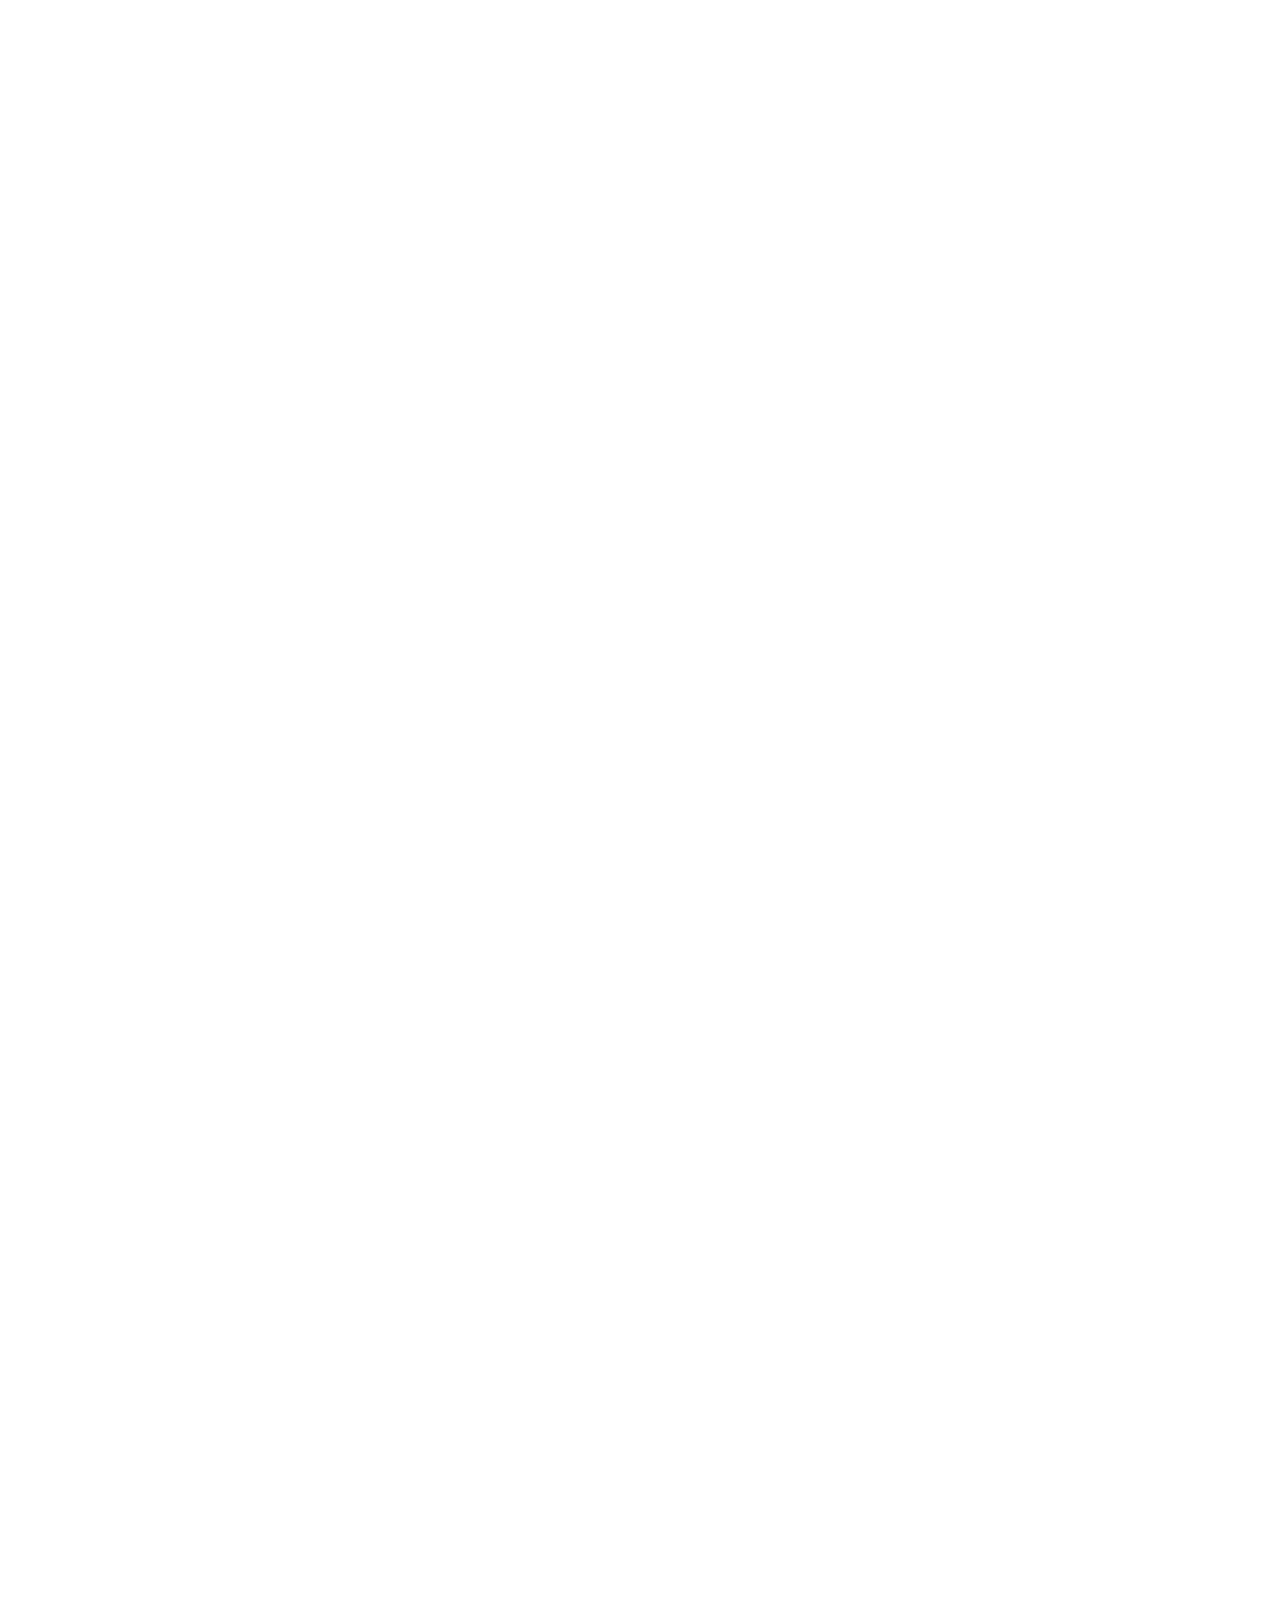
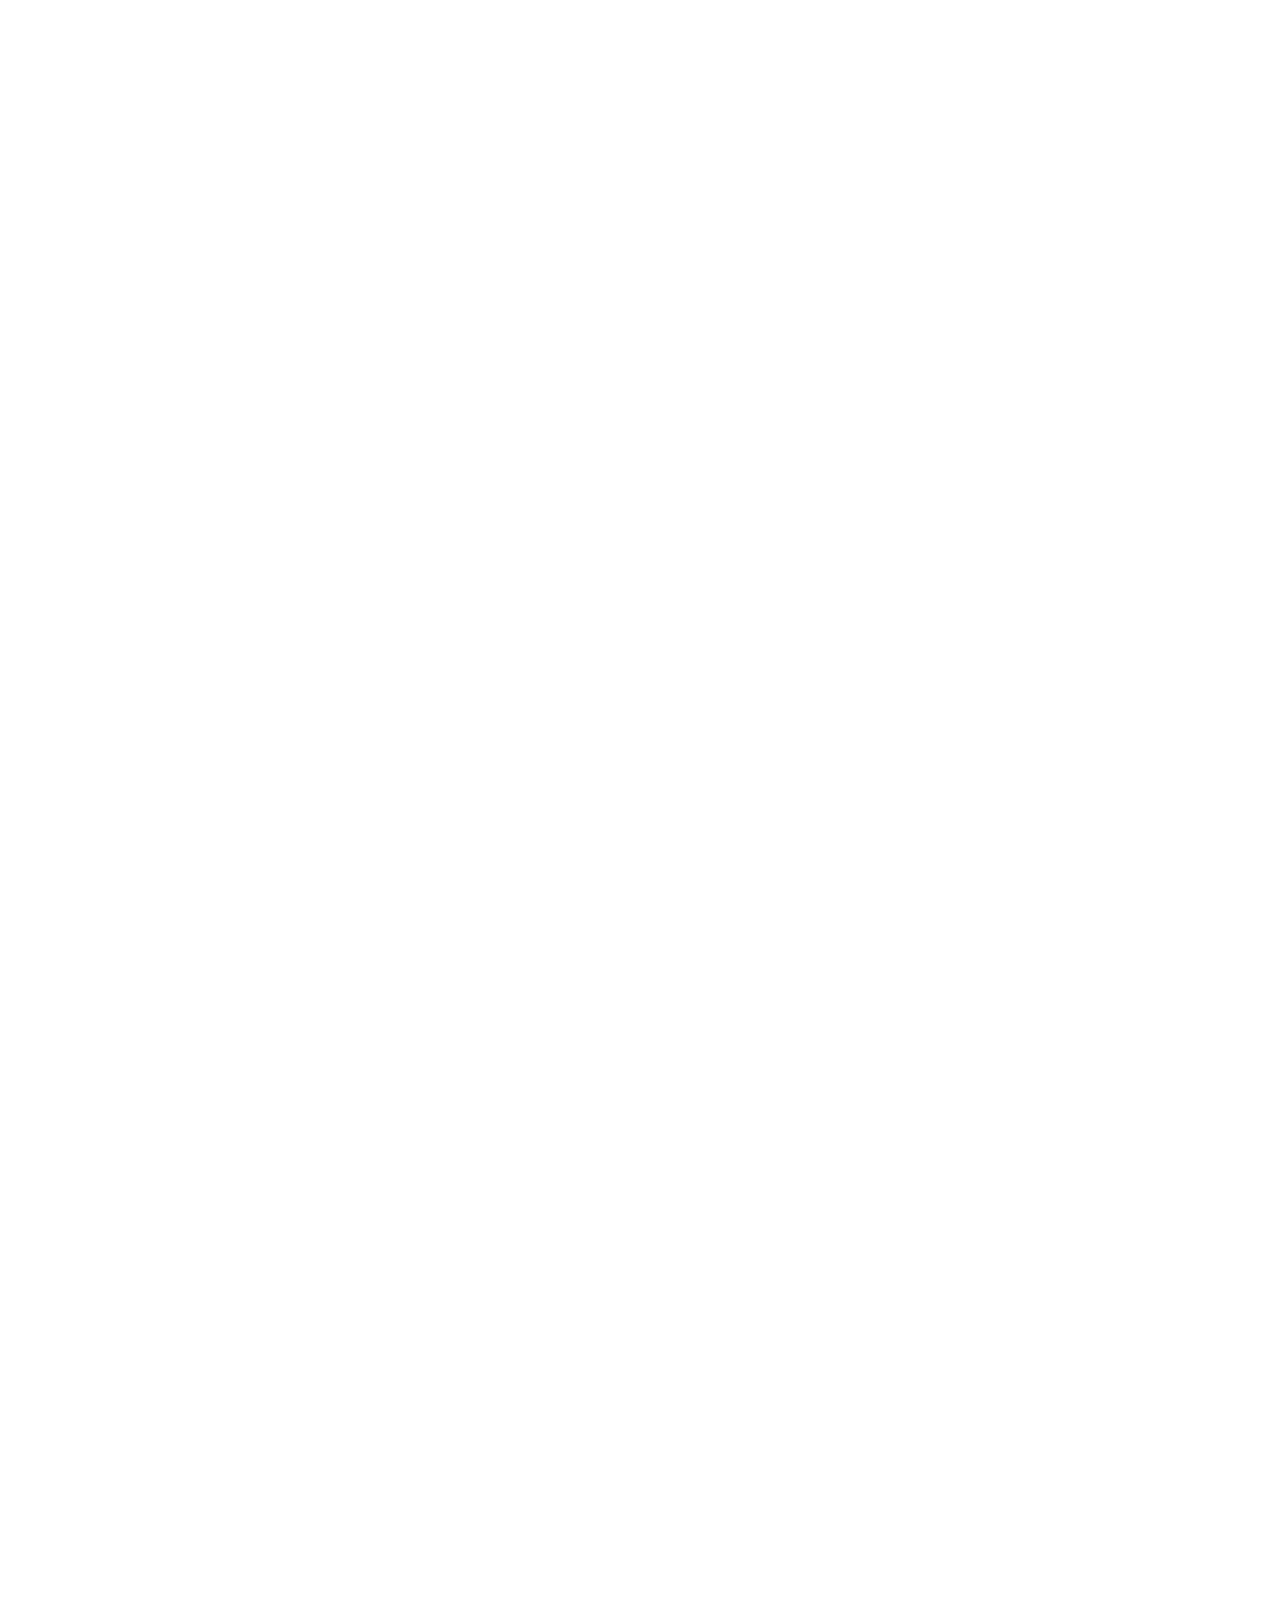
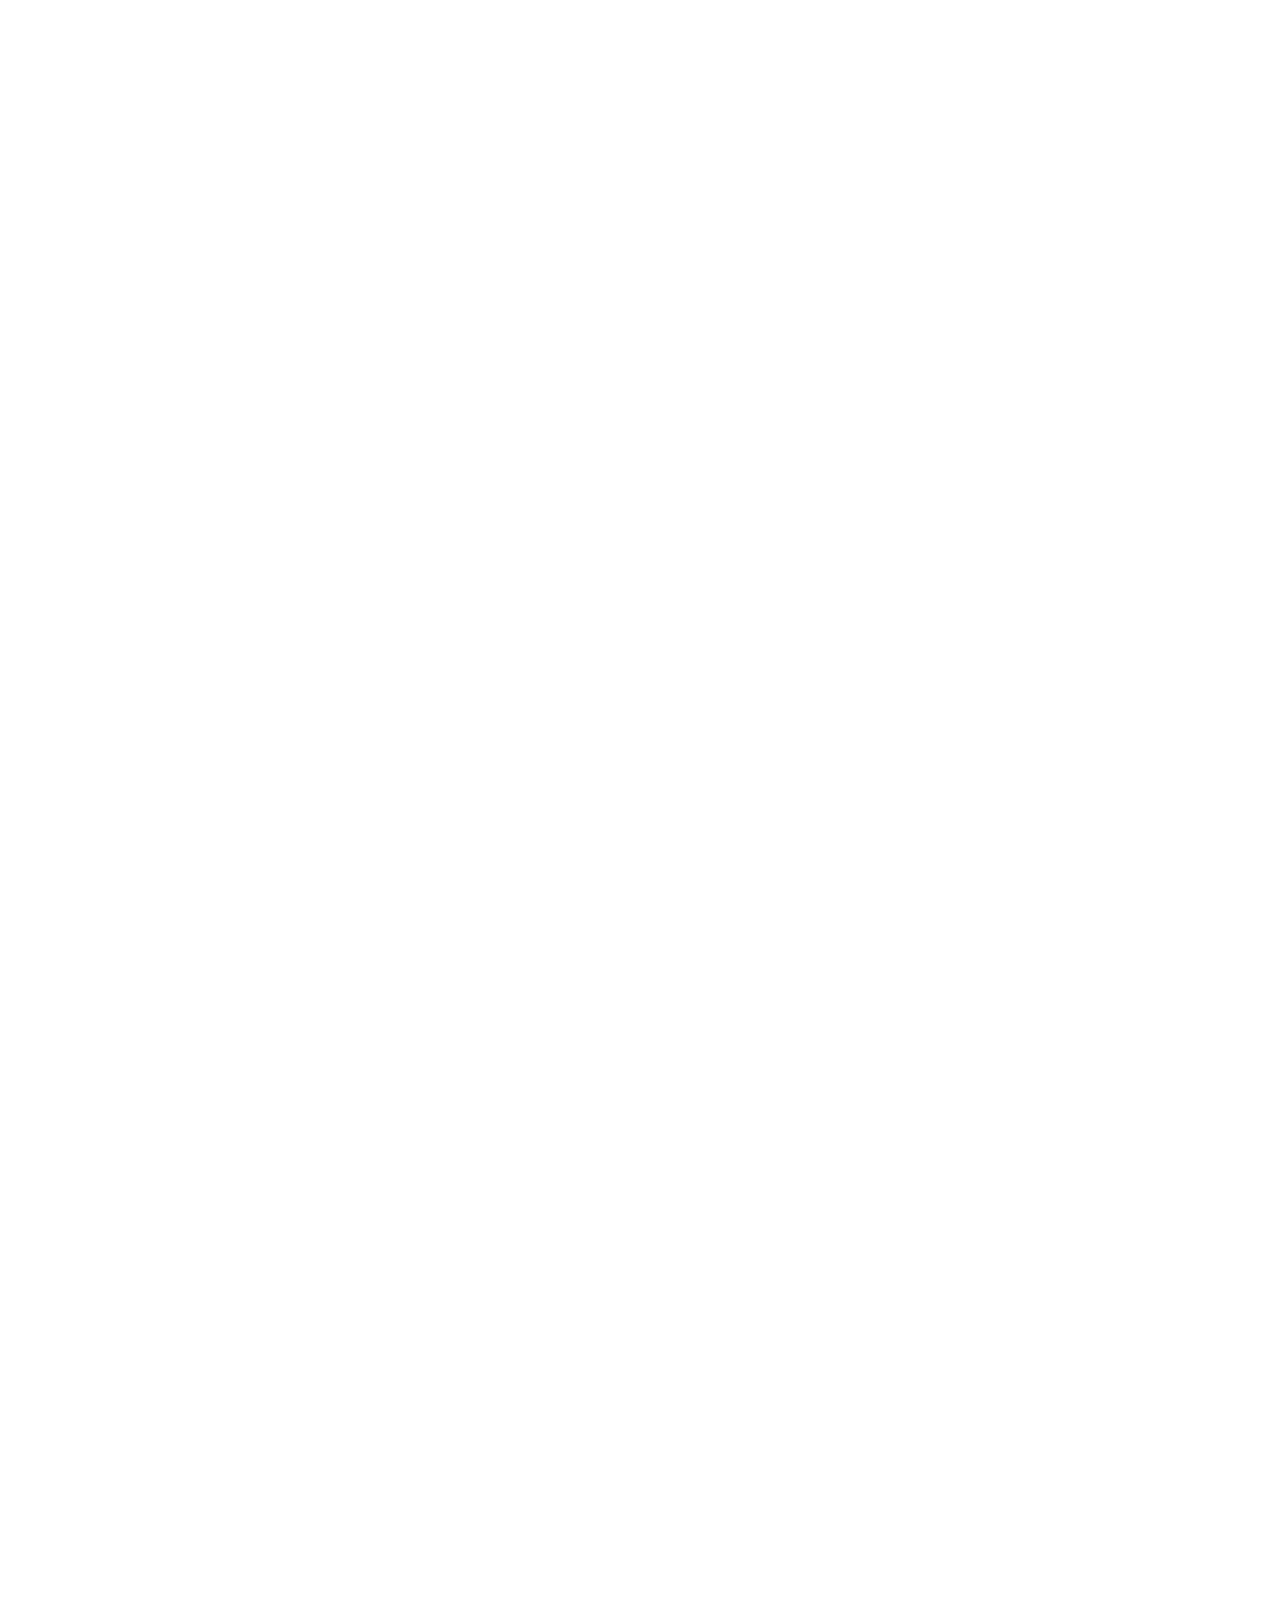
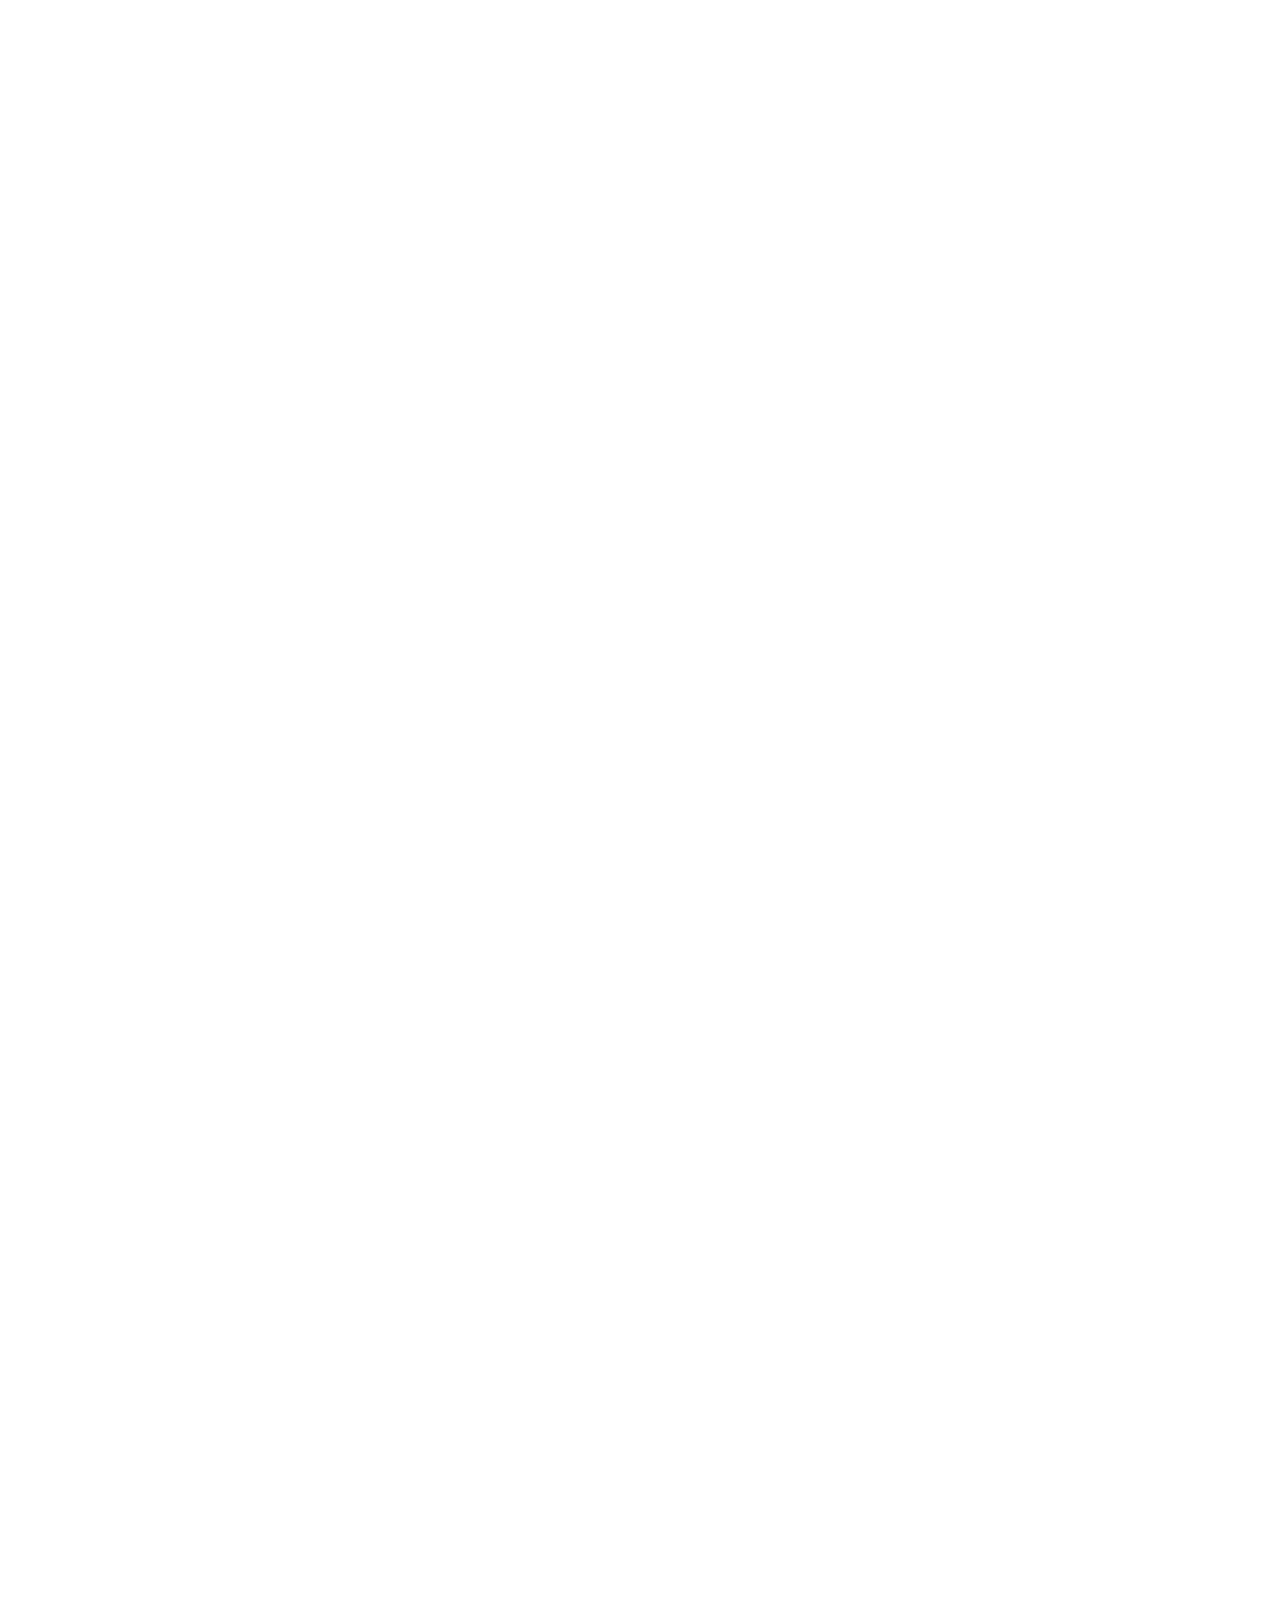
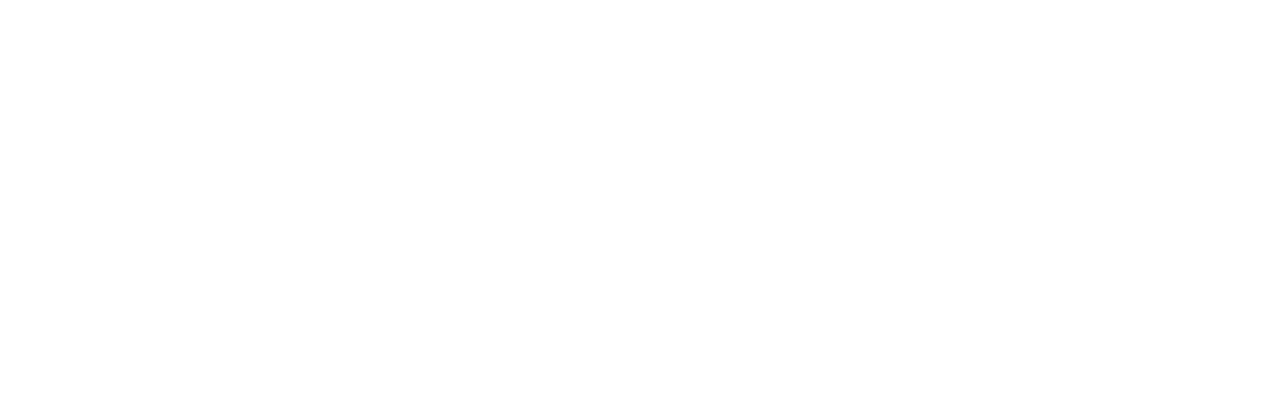
==== commit a92f73d6: "t3" ====
--- a/src/main/webapp/index.html
+++ b/src/main/webapp/index.html
@@ -18,7 +18,7 @@
     <title>Trang chủ</title>
     <link rel="favicon" href="">
 </head>
-<body style="height: 10000px;">
+<body style="height: 10000px; overflow: auto;" class="main_body">
     <!-- <div class="mess icon-bottom">
         <a href="https://www.facebook.com/camondaghe/" target="_blank">
             <i class="fa-brands fa-facebook-messenger"></i>
@@ -32,14 +32,14 @@
         <div class="main-content">
             <div class="body">
                 <!-- logo -->
-                <a href="" target="_self"><img src="./IMG/logo2.png" alt="logo" class="logo"></a>
+                <a href="" target="_self"><img src="./images/logo2.png" alt="logo" class="logo"></a>
                 <!-- nav -->
                 <nav class="nav">
                     <ul>
-                        <li class="active"><a href="#">Home</a></li>
-                        <li><a href="#">About</a></li>
-                        <li><a href="#">Contact</a></li>
-                        <li><a href="#">Job managment</a></li>
+                        <li class="active main_function"><a href="#">Home</a></li>
+                        <li><a href="#" class="main_function">About</a></li>
+                        <li><a href="#" class="main_function">Contact</a></li>
+                        <li><a href="#" class="main_function">Job management</a></li>
                     </ul>
                 </nav>
                 <!-- btn -->
@@ -83,24 +83,34 @@
                     </div>
                     <div class="hero-icon">
                         <div class="icon-text">
-                            <div class = "icon-bgr"><i class="fa-solid fa-calendar"></i></div>
-                            <p>Schedule</p>
+                            <a href="" class="schedule" style="cursor: pointer;"> 
+                                <div class = "icon-bgr"><i class="fa-solid fa-calendar"></i></div>
+                                <p>Schedule</p>
+                            </a>
                         </div>
                         <div class="icon-text">
-                            <div class = "icon-bgr"><i class="fa-solid fa-file"></i></div>
-                            <p>Worksheet</p>
+                           <a href="" class="worksheet" style="cursor: pointer;">
+                                <div class = "icon-bgr"><i class="fa-solid fa-file"></i></div>
+                                <p>Worksheet</p>
+                           </a>
                         </div>
                         <div class="icon-text">
-                           <div class = "icon-bgr"> <i class="fa-solid fa-clipboard-check"></i></div>
-                            <p>Job confirmations</p>
+                           <a href="" class="job_confirm" style="cursor: pointer;"> 
+                               <div class = "icon-bgr"> <i class="fa-solid fa-clipboard-check"></i></div>
+                                <p>Job confirmations</p>
+                           </a>
                         </div>
                         <div class="icon-text">
-                            <div class = "icon-bgr"><i class="fa-solid fa-shield"></i></div>
-                            <p>Security</p>
+                            <a href="" class="secu" style="cursor: pointer;">
+                                <div class = "icon-bgr"><i class="fa-solid fa-shield"></i></div>
+                                <p>Security</p>
+                            </a>
                         </div>
                         <div class="icon-text">
-                            <div class = "icon-bgr"><i class="fa-solid fa-comments"></i></div>
-                            <p>Comments</p>
+                            <a href="" class="comment" style="cursor: pointer;">
+                                <div class = "icon-bgr"><i class="fa-solid fa-comments"></i></div>
+                                <p>Comments</p>
+                            </a>
                         </div>
                     </div>
                     <div class="img">
--- a/src/main/webapp/css/styles.css
+++ b/src/main/webapp/css/styles.css
@@ -1,82 +1,73 @@
-*{
-    box-sizing: border-box;
-        /* giúp kiểm soát tổng thể kích thước */
-}
-html{
-    font-size: 62.5%;
-        /* quy đổi 1 rem = 10px */
-    --color--midnight:#0b2642;
+/* ================== Reset ================== */
+* {
+    box-sizing: border-box; /* giúp kiểm soát tổng thể kích thước */
+}
+
+html {
+    font-size: 62.5%; /* quy đổi 1 rem = 10px */
+    --color--midnight: #0b2642;
     --text-color-hero: #171100;
 }
-body{
-    font-size: 1.6rem;
-    font-family: "Poppins", sans-serif;
-}
-
-/* ==================common================= */
-a{
+
+body {
+    font-size: 1.6rem;
+    height: 102rem;
+    /* background-image: linear-gradient(to bottom, #beebf8, #165096); */
+    font-family: "Roboto Flex", sans-serif;
+}
+
+/* ================== Common ================== */
+a {
     text-decoration: none;
 }
-.main-content{
+
+.main-content {
     width: 1170px;
-    max-width: calc(100% - 40px);
-        /* Khi thu nhỏ trình duyệt 2 bên vẫn cách 40px */
+    max-width: calc(100% - 40px); /* Khi thu nhỏ trình duyệt 2 bên vẫn cách 40px */
     margin-left: auto;
     margin-right: auto;
 }
-/* .icon-bottom{
-    font-size: 50px; 
-    position: fixed;
-    right: 9px;
-    bottom: 40px;
-}
-.fa-facebook-messenger{
-    color: #00a1ff;
-} */
-/* ==================header================= */
-.header{
+
+/* ================== Header ================== */
+.header {
     height: 110px;
-    /* background-color: rgb(75, 189, 204); */
-    /* background-image: url(../IMG/banner.jpg); */
-}
-    /* cố định thanh nav */
-.header.fixed{
+}
+
+.header.fixed {
     position: sticky;
     top: -30px;
     background-color: #fff;
-    /* border: 0.1px solid black; */
-    /* padding-right: 2px; */
     box-shadow: 0 0 0 0.5px #17110026;
 }
-.header .body{
+
+.header .body {
     display: flex;
     align-items: center;
     padding: 35px 0px 0px;
 }
-.nav ul{
-    display: flex;
-}
-.action ul{
-    display: flex;
-}
-.nav{
+
+.nav ul, .action ul {
+    display: flex;
+}
+
+.nav {
     margin-left: auto;
 }
-.nav a{
+
+.nav a {
     position: relative;
     color: #5f5b53;
     font-size: 1.6rem;
     margin: 8px 21px;
-    /* background-color: blue; */
-}
-    /* bôi đậm khi di chuột và click vào */
+}
+
 .nav li.active a,
-.nav a:hover{
+.nav a:hover {
     color: #171100;
     text-shadow: 0.8px 0 0 currentColor;
 }
-    /* click */
-.nav li.active a:after{
+
+.main_body .nav li.active :after {
     position: absolute;
     left: 0;
     bottom: 0.1px;
@@ -87,7 +78,8 @@
     border-radius: 1px;
     background: #171100;
 }
-.btn{
+
+.btn {
     display: block;
     min-width: 100px;
     padding: 18px 30px;
@@ -98,96 +90,277 @@
     font-weight: 600;
     background-color: #171100;
 }
-.header .btn-sign-up{
-    margin-left: 0 px;
-}
-.header .btn-sign-in{
+
+.header .btn-sign-up {
+    margin-left: 0;
+}
+
+.header .btn-sign-in {
     margin-right: 10px;
     margin-left: 49px;
 }
+
 .header .btn-sign-up:hover,
-.header .btn-sign-in:hover{
-    /* color: #5f5b53; */
-    background-color: #000000a6 ;
+.header .btn-sign-in:hover {
+    background-color: #000000a6;
     text-decoration: underline;
 }
-.logo{
+
+.logo {
     width: 120px;
     height: auto;
     margin-right: auto;
     margin-left: 20px;
-    align-self: center;
-}
-/* ==============hero================ */
-.hero{
+}
+
+/* ================== Hero ================== */
+.hero {
     padding-top: 96px;
     box-sizing: border-box;
     background-image: linear-gradient(to bottom, #beebf8, #165096);
-    background-size: cover; 
-    background-position: center; 
-    border-radius: 0px 0px 90px 90px;
+    background-size: cover;
+    background-position: center;
+    border-radius: 0 0 90px 90px;
     height: 70rem;
 }
-.hero-element .header{
+
+.hero-element .header {
     color: var(--text-color-hero);
     text-align: center;
     font-size: 6.4rem;
     font-family: "Roboto Flex", sans-serif;
     font-weight: 700;
 }
-div .space{
+
+.space {
     width: 100%;
     padding-top: 4rem;
 }
-.hero-txt{
+
+.hero-txt {
     color: var(--text-color-hero);
     text-align: center;
     font-weight: 500;
 }
-.hero-btn{
+
+.hero-btn {
     margin-top: 40px;
     display: flex;
     justify-content: center;
     align-items: center;
-    /* background-color: white; */
     margin-bottom: 60px;
 }
-.join-us-btn{
+
+.join-us-btn {
     background-color: #086dff;
     padding: 18px 48px;
     margin-right: 15px;
 }
-.hero-btn a:nth-child(2){
+
+.hero-btn a:nth-child(2) {
     color: var(--text-color-hero);
     font-weight: 600;
-    display: inline-block; 
-    border-bottom: 2px solid var(--text-color-hero); 
-    padding-bottom: 5px; 
-}
-.hero-btn a:first-child:hover{
+    display: inline-block;
+    border-bottom: 2px solid var(--text-color-hero);
+    padding-bottom: 5px;
+}
+
+.hero-btn a:first-child:hover {
     background-color: #024bb0;
 }
-.hero-icon{
+
+.hero-icon {
     height: 60px;
     display: flex;
     justify-content: center;
-}
+    gap: 150px;
+}
+
 .icon-text {
     text-align: center;
 }
-.hero-icon i{
+
+.hero-icon i {
     font-size: 4rem;
     color: var(--text-color-hero);
-    /* color: #fff; */
-}
+}
+
 .hero-icon p {
-    font-family:"Inter", sans-serif;
+    font-family: "Inter", sans-serif;
     font-weight: 500;
-    margin-top: 10px; 
-    font-size: 1.6rem;
-    color: var(--text-color-hero); 
-    /* color: #fff */
-}
-.hero-icon{
-    gap: 150px;
-}
+    margin-top: 10px;
+    font-size: 1.6rem;
+    color: var(--text-color-hero);
+}
+
+/* ================== Sign-Up ================== */
+.body_register{
+    background-image: linear-gradient(to bottom, #beebf8, #165096);
+    overflow: auto;
+}
+.signup-box {
+    width: 360px;
+    height: 570px;
+    margin: 20px auto 3px;
+    background-color: white;
+    border-radius: 10px;
+    box-shadow: 10px 10px 10px rgba(0, 0, 0, 0.207);
+}
+
+.signup-box h1 {
+    font-size: 35px;
+    font-weight: 500;
+    text-align: center;
+    padding: 15px;
+}
+
+.signup-box h4 {
+    text-align: center;
+    margin-bottom: 30px;
+}
+
+form {
+    width: 300px;
+    margin-left: 20px;
+}
+
+form label {
+    display: flex;
+    margin-top: 20px;
+    font-size: 1.8rem;
+    margin-bottom: 3px;
+}
+
+form input {
+    width: 100%;
+    padding: 8px;
+    border: none;
+    border: 1px solid grey;
+    border-radius: 6px;
+    outline: none;
+}
+
+input[type="submit"] {
+    width: 100%;
+    height: 35px;
+    margin-top: 20px;
+    border: none;
+    background-color: #165096;
+    color: #fff;
+    font-size: 2rem;
+}
+
+input[type="submit"]:hover {
+    background-color: #1650968d;
+    cursor: pointer;
+}
+
+.footer-policy {
+    text-align: center;
+    padding-top: 30px;
+    font-size: 1.6rem;
+}
+.footer-policy a{
+    color: blue;
+}
+.footer-policy a:active{
+    color: rgb(0, 0, 0);
+}
+
+.homeback {
+    text-align: center;
+    margin-top: 20px;
+    font-size: 1.8rem;
+}
+
+.homeback a {
+    text-decoration: none;
+    color: #165096;
+}
+
+.para {
+    text-align: center;
+    color: #fff;
+    margin-top: 15px;
+    font-size: 2rem;
+}
+
+.para a {
+    text-decoration: none;
+    color: #080808;
+}
+.register_after{
+    background-color: #000000a6;
+}
+
+/* ================== Sign-In ================== */
+.body_login{
+    background-image: linear-gradient(to bottom, #beebf8, #165096);
+    overflow: auto;
+}
+.signin-box {
+    width: 36rem;
+    height: 30rem;
+    margin: 120px auto auto;
+    background-color: #fff;
+    border-radius: 1rem;
+    box-shadow: 10px 10px 10px rgba(0, 0, 0, 0.207);
+}
+
+.signin-box h1 {
+    font-size: 3.5rem;
+    font-weight: 500;
+    text-align: center;
+    padding-top: 1.5rem;
+}
+
+.signin-box form {
+    width: 30rem;
+    margin: 2rem;
+}
+
+.signin-box form label {
+    display: flex;
+    margin-top: 2rem;
+    font-size: 1.8rem;
+    margin-bottom: 0.3rem;
+}
+
+.signin-box form input {
+    width: 100%;
+    padding: 8px;
+    border: none;
+    border: 1px solid grey;
+    border-radius: 6px;
+    outline: none;
+}
+
+input[type="button"] {
+    width: 100%;
+    height: 35px;
+    margin-top: 20px;
+    border: none;
+    background-color: #165096;
+    color: #fff;
+    font-size: 2rem;
+}
+
+input[type="button"]:hover {
+    background-color: #1650968d;
+    cursor: pointer;
+}
+
+.para-2 {
+    text-align: center;
+    color: #fff;
+    margin-top: 15px;
+    font-size: 2rem;
+}
+
+.para-2 a {
+    text-decoration: none;
+    color: #080808;
+}
+.login_after{
+    background-color: #000000a6;
+}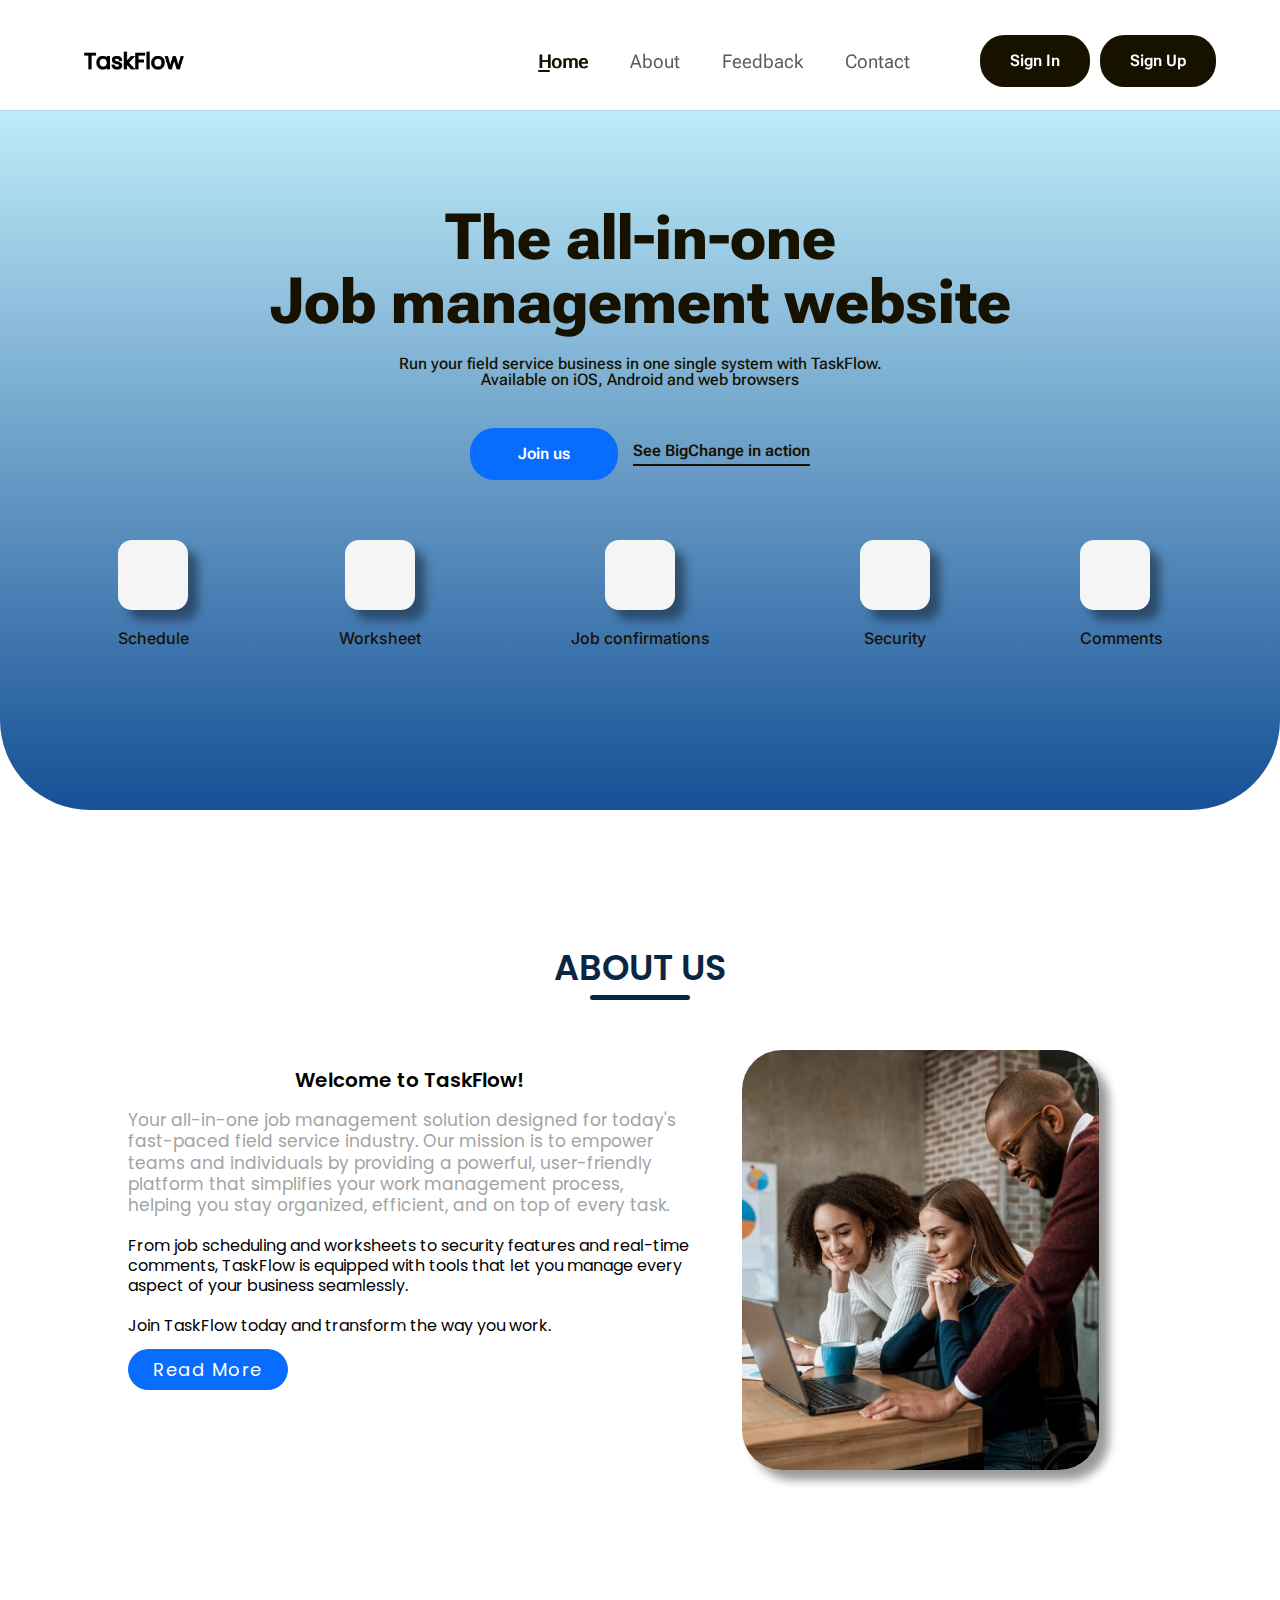
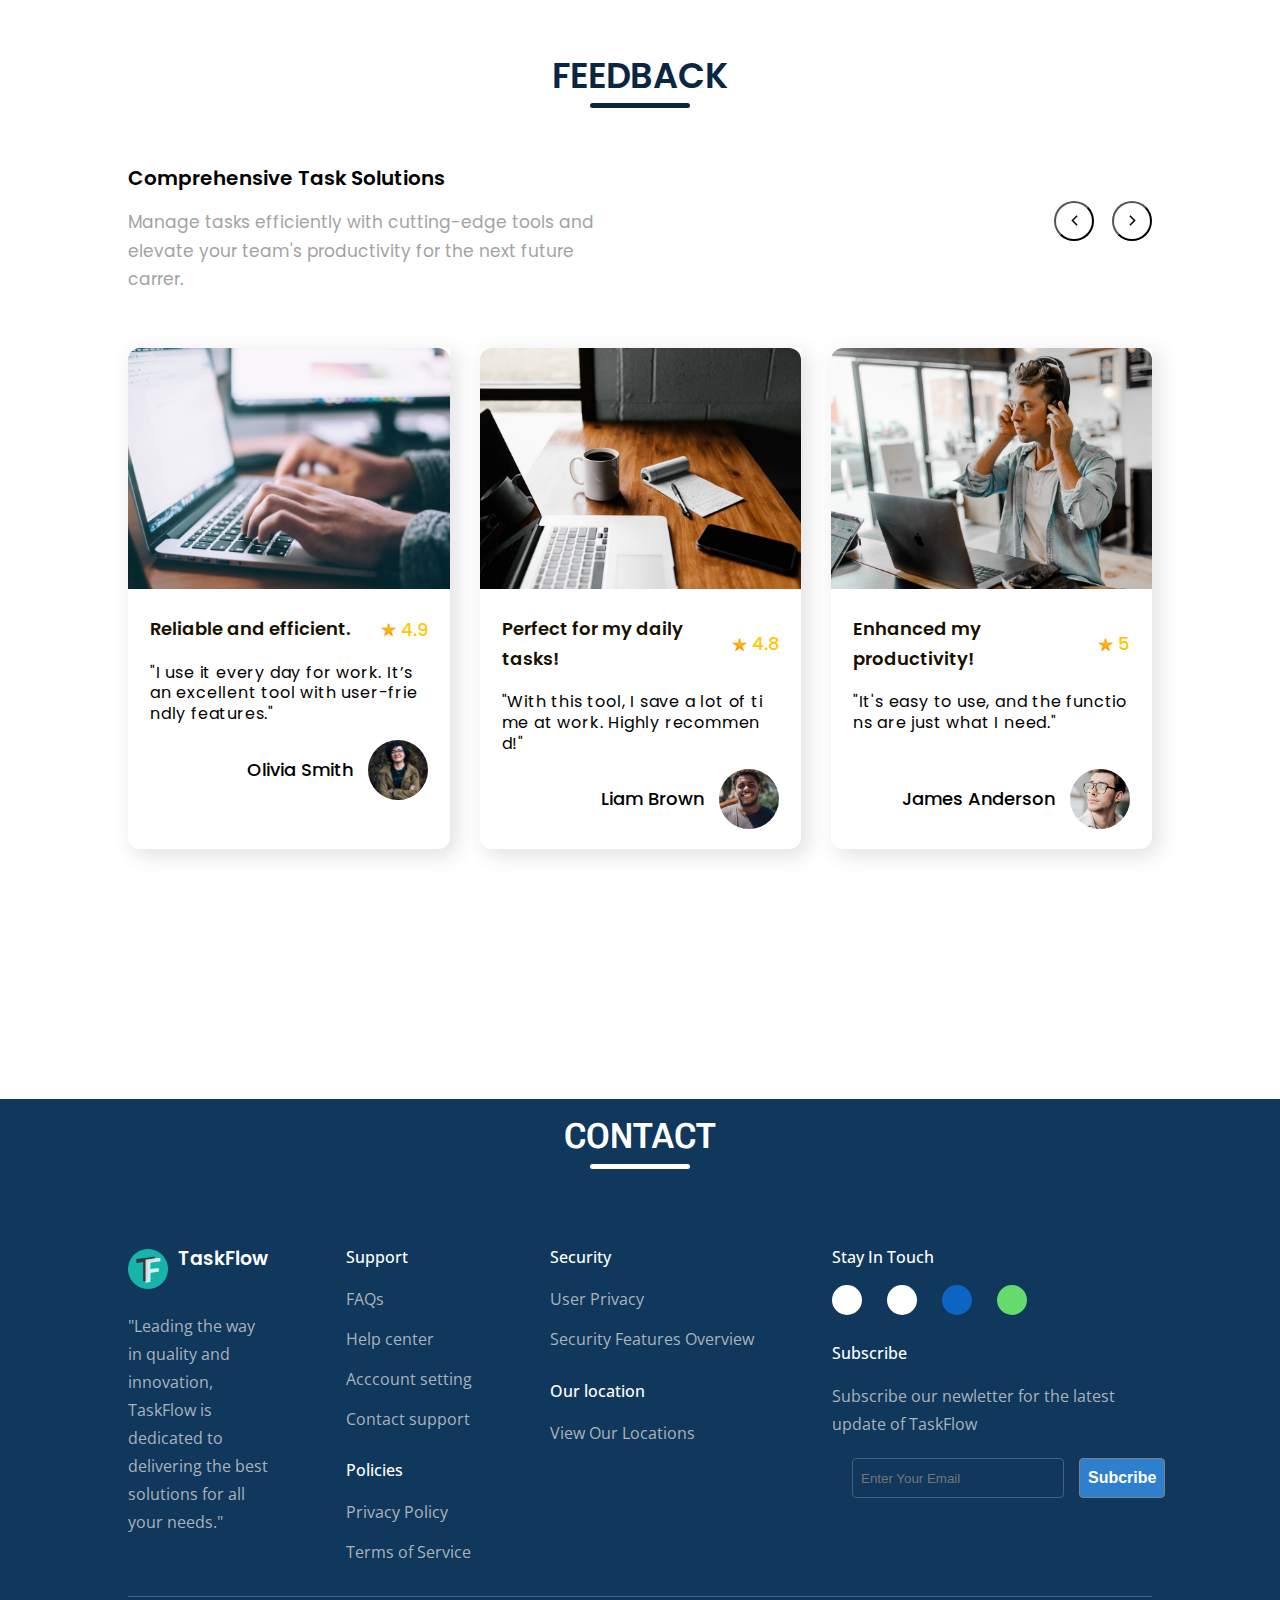
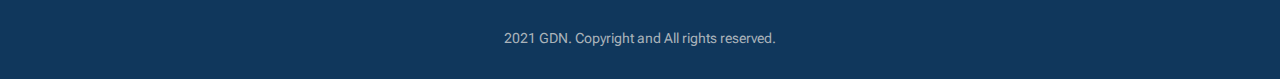
==== commit 333ec630: "xongindex" ====
--- a/src/main/webapp/index.html
+++ b/src/main/webapp/index.html
@@ -13,12 +13,13 @@
     <link href="https://fonts.googleapis.com/css2?family=Poppins:ital,wght@0,100;0,200;0,300;0,400;0,500;0,600;0,700;0,800;0,900;1,100;1,200;1,300;1,400;1,500;1,600;1,700;1,800;1,900&family=Sen:wght@400..800&display=swap" rel="stylesheet">
     <link href="https://fonts.googleapis.com/css2?family=Roboto+Flex:opsz,wght@8..144,100..1000&display=swap" rel="stylesheet">
     <link href="https://fonts.googleapis.com/css2?family=Inter:ital,opsz,wght@0,14..32,100..900;1,14..32,100..900&display=swap" rel="stylesheet">
+    <link href="https://fonts.googleapis.com/css2?family=Open+Sans:ital,wght@0,300..800;1,300..800&display=swap" rel="stylesheet">
     <!-- icon -->
     <link rel="stylesheet" href="https://cdnjs.cloudflare.com/ajax/libs/font-awesome/6.6.0/css/all.min.css" integrity="sha512-Kc323vGBEqzTmouAECnVceyQqyqdsSiqLQISBL29aUW4U/M7pSPA/gEUZQqv1cwx4OnYxTxve5UMg5GT6L4JJg==" crossorigin="anonymous" referrerpolicy="no-referrer" />
     <title>Trang chủ</title>
     <link rel="favicon" href="">
 </head>
-<body style="height: 10000px; overflow: auto;" class="main_body">
+<body style="height: 3000px; overflow: auto;"  class="main_body">
     <!-- <div class="mess icon-bottom">
         <a href="https://www.facebook.com/camondaghe/" target="_blank">
             <i class="fa-brands fa-facebook-messenger"></i>
@@ -36,10 +37,10 @@
                 <!-- nav -->
                 <nav class="nav">
                     <ul>
-                        <li class="active main_function"><a href="#">Home</a></li>
-                        <li><a href="#" class="main_function">About</a></li>
-                        <li><a href="#" class="main_function">Contact</a></li>
-                        <li><a href="#" class="main_function">Job management</a></li>
+                        <li class="active"><a href="#">Home</a></li>
+                        <li><a href="#about-us" class="">About</a></li>
+                        <li><a href="#job-mana" class="">Feedback</a></li>
+                        <li><a href="#footer" class="">Contact</a></li>
                     </ul>
                 </nav>
                 <!-- btn -->
@@ -53,7 +54,7 @@
         </div>
     </header>
 
-    <!-- main -->
+    <!-- main-->
     <div class="hero">
         <div class="main-content">
             <div class="body">
@@ -83,34 +84,34 @@
                     </div>
                     <div class="hero-icon">
                         <div class="icon-text">
-                            <a href="" class="schedule" style="cursor: pointer;"> 
+                            <a href="" class="icon_introduce" style="cursor: pointer;"> 
                                 <div class = "icon-bgr"><i class="fa-solid fa-calendar"></i></div>
-                                <p>Schedule</p>
-                            </a>
-                        </div>
-                        <div class="icon-text">
-                           <a href="" class="worksheet" style="cursor: pointer;">
+                            </a>
+                            <p>Schedule</p>
+                        </div>
+                        <div class="icon-text">
+                           <a href="" class="icon_introduce" style="cursor: pointer;">
                                 <div class = "icon-bgr"><i class="fa-solid fa-file"></i></div>
-                                <p>Worksheet</p>
-                           </a>
-                        </div>
-                        <div class="icon-text">
-                           <a href="" class="job_confirm" style="cursor: pointer;"> 
+                            </a>
+                            <p>Worksheet</p>
+                        </div>
+                        <div class="icon-text">
+                           <a href="" class="icon_introduce" style="cursor: pointer;"> 
                                <div class = "icon-bgr"> <i class="fa-solid fa-clipboard-check"></i></div>
-                                <p>Job confirmations</p>
-                           </a>
-                        </div>
-                        <div class="icon-text">
-                            <a href="" class="secu" style="cursor: pointer;">
+                            </a>
+                            <p>Job confirmations</p>
+                        </div>
+                        <div class="icon-text">
+                            <a href="" class="icon_introduce" style="cursor: pointer;">
                                 <div class = "icon-bgr"><i class="fa-solid fa-shield"></i></div>
-                                <p>Security</p>
-                            </a>
+                            </a>
+                            <p>Security</p>
                         </div>
                         <div class="icon-text">
                             <a href="" class="comment" style="cursor: pointer;">
                                 <div class = "icon-bgr"><i class="fa-solid fa-comments"></i></div>
-                                <p>Comments</p>
-                            </a>
+                            </a>
+                            <p>Comments</p>
                         </div>
                     </div>
                     <div class="img">
@@ -119,5 +120,212 @@
             </div>
         </div>
     </div>
+
+    <!-- about us -->
+    <section id ="about-us">
+        <div class="about-content">
+            <div class="about-title title-section">
+                <h2>About us</h2>
+            </div>
+           <div class="about-body">
+                <div class="about-article">
+                    <p>
+                        Welcome to TaskFlow!
+                    </p>
+                    <p>
+                        Your all-in-one job management solution designed for today's fast-paced field service 
+                        industry. Our mission is to empower teams and individuals by providing a powerful, user-friendly platform 
+                        that simplifies your work management process, helping you stay organized, efficient, and on top of every task.
+                    </p>
+                    <p>
+                        From job scheduling and worksheets to security features and real-time comments, TaskFlow is equipped with 
+                        tools that let you manage every aspect of your business seamlessly.
+                    </p>
+                    <p>
+                        Join TaskFlow today and transform the way you work.
+                    </p>
+                    <div class="about-btn">
+                        <a href="">Read More</a>
+                    </div>
+                </div>
+           </div>
+           <div class="about-img">
+                <img src="./images/about-us-img.jpg" alt="About us">
+            </div>
+            <div class="about-social">
+                <a href=""><i class="fa-brands fa-facebook"></i></a>
+                <a href=""><i class="fa-brands fa-twitter"></i></a>
+                <a href=""><i class="fa-brands fa-instagram"></i></a>
+            </div>
+        </div>
+    </section>
+    <!-- Feedback -->
+    <section id="job-mana">
+        <div class="job-mana-content">
+            <div class="job-mana-title title-section">
+                <h2>Feedback</h2>
+            </div>
+            <div class="job-content-top">
+                <!-- left -->
+                <div class="info">
+                    <h3 class="heading">Comprehensive Task Solutions</h3>
+                    <p class="desc">
+                        Manage tasks efficiently with cutting-edge tools and elevate your team's productivity for the next future carrer.</p>
+                </div>
+                <!-- right -->
+                 <div class="controls">
+                    <button class="control-btn">
+                        <img src="./images/pre.png" alt="">
+                    </button>
+                    <button class="control-btn">
+                        <img src="./images/nxt.png" alt="">
+                    </button>
+                 </div>
+            </div>
+            <!-- feedback -->
+            <div class="job-content-bottom">
+                <!-- 1 -->
+                <div class="feed-list">
+                    <img src="./images/introlistimg1.avif" alt="anh1" class="thumb">
+                    <div class="feedback">
+                        <div class="feed-head">
+                            <h3 class="title">Reliable and efficient.</h3>
+                            <div class="rating">
+                                <img src="./images/star-rating.png" alt="" class="star" >
+                                <span class="star-value">4.9</span>
+                            </div>
+                        </div>
+                        <div class="feed-body"><p class="article break-all">"I use it every day for work. It’s an excellent tool with user-friendly features."</p></div>      
+                        <div class="user-rating">
+                            <h3 class="user-name">Olivia Smith</h3>
+                            <img src="./images/sarah.avif" alt="useravt" class="user-avt">
+                        </div>      
+                    </div>
+                </div>
+                <!-- 2 -->
+                <div class="feed-list">
+                    <img src="./images/introlistimg2.avif" alt="anh1" class="thumb" >
+                    <div class="feedback">
+                        <div class="feed-head">
+                            <h3 class="title">Perfect for my daily tasks!</h3>
+                            <div class="rating">
+                                <img src="./images/star-rating.png" alt="" class="star" >
+                                <span class="star-value">4.8</span>
+                            </div>
+                        </div>
+                        <div class="feed-body"><p class="article break-all">"With this tool, I save a lot of time at work. Highly recommend!"</p></div>      
+                        <div class="user-rating">
+                            <h3 class="user-name">Liam Brown</h3>
+                            <img src="./images/liam.avif" alt="useravt" class="user-avt">
+                        </div>      
+                    </div>
+                </div>
+                <!-- 3 -->
+                <div class="feed-list">
+                    <img src="./images/introlistimg3.avif" alt="anh1" class="thumb" >
+                    <div class="feedback">
+                        <div class="feed-head">
+                            <h3 class="title">Enhanced my productivity!</h3>
+                            <div class="rating">
+                                <img src="./images/star-rating.png" alt="" class="star" >
+                                <span class="star-value">5</span>
+                            </div>
+                        </div>
+                        <div class="feed-body"><p class="article break-all">"It's easy to use, and the functions are just what I need."</p></div>      
+                        <div class="user-rating">
+                            <h3 class="user-name">James Anderson</h3>
+                            <img src="./images/premium_photo-1672239496290-5061cfee7ebb.avif" alt="useravt" class="user-avt">
+                        </div>      
+                    </div>
+                </div>
+            </div>
+        </div>
+    </section>
+    <!-- footer -->
+    <section id="footer">
+        <div class="title-section-contact">Contact</div>
+        <div class="container">
+            <div class="footer-top">
+                <!-- 1 -->
+                <div class="footer-column">
+                    <div class="footer-column-logo">
+                        <a href=""><img src="./images/logo.png" alt="logo" class="logo1"></a>
+                        <p class="logo2">TaskFlow</p>
+                    </div>
+                    <p class="footer-desc">"Leading the way in quality and innovation, TaskFlow is dedicated to delivering the best solutions for all your needs."</p>
+                </div>
+                <!-- 2 -->
+                <div class="footer-column">
+                    <h3 class="footer-heading">Support</h3>
+                    <ul class="footer-list">
+                        <li class="footer-item">
+                            <a href="#!" class="footer-link">FAQs</a>
+                        </li>
+                        <li class="footer-item">
+                            <a href="#!" class="footer-link">Help center</a>
+                        </li>
+                        <li class="footer-item">
+                            <a href="#!" class="footer-link">Acccount setting</a>
+                        </li>
+                        <li class="footer-item">
+                            <a href="#!" class="footer-link">Contact support</a>
+                        </li>
+                    </ul>
+                    <h3 class="footer-heading">Policies</h3>
+                    <ul class="footer-list">
+                        <li class="footer-item">
+                            <a href="#!" class="footer-link">Privacy Policy</a>
+                        </li>
+                        <li class="footer-item">
+                            <a href="#!" class="footer-link">Terms of Service</a>
+                        </li>
+                    </ul>
+                </div>
+                <!-- 3 -->
+                <div class="footer-column">
+                    <h3 class="footer-heading">Security</h3>
+                    <ul class="footer-list">
+                        <li class="footer-item">
+                            <a href="#!" class="footer-link">User Privacy</a>
+                        </li>
+                        <li class="footer-item">
+                            <a href="#!" class="footer-link">Security Features Overview</a>
+                        </li>
+                    </ul>
+                    <h3 class="footer-heading">Our location</h3>
+                    <ul class="footer-list">
+                        <li class="footer-item">
+                            <a href="#!" class="footer-link">View Our Locations</a>
+                        </li>
+                    </ul>
+                </div>
+                <!-- 4 -->
+                <div class="footer-column">
+                    <h3 class="footer-heading">Stay In Touch</h3>
+                    <div class="footer-social">
+                        <a href="https://www.facebook.com/camondaghe/" title="https://www.facebook.com/camondaghe/" target="_blank"  class="footer-social-btn"><i class="fa-brands fa-facebook" style="color:#0865ff;"></i></a>
+                        <a href="https://www.instagram.com/ojemagot_04/" title="https://www.instagram.com/ojemagot_04/" target="_blank" class="footer-social-btn"><i class="fa-brands fa-instagram"></i></a>
+                        <a href="https://www.linkedin.com/in/togame-jo-18821931a/" title="https://www.linkedin.com/in/togame-jo-18821931a/" target="_blank" class="footer-social-btn"><i class="fa-brands fa-linkedin-in"></i></a>
+                        <a href="tel:+84398305308" title="+84398305308" target="_blank" class="footer-social-btn"><i class="fa-solid fa-phone"></i></a>
+                    </div>
+
+                    <h3 class="footer-heading">Subscribe</h3>
+                    <p class="footer-desc">Subscribe our newletter for the latest update of TaskFlow</p>
+
+                    <form class="footer-form" action="">
+                        <input class="footer-form-imput" type="email" placeholder="Enter Your Email">
+                        <input class="footer-form-submit" type="submit" value="Subcribe">
+                    </form>
+                </div>
+            </div>
+
+            <!-- footer bottom -->
+             <div class="footer-copyright">
+                <p class="footer-copy-text">
+                    2021 GDN. Copyright and All rights reserved.
+                </p>
+             </div>
+        </div>
+    </section>
 </body>
 </html>--- a/src/main/webapp/css/styles.css
+++ b/src/main/webapp/css/styles.css
@@ -1,4 +1,4 @@
-/* ================== Reset ================== */
+/* ============================================================ Reset ================================================================ */
 * {
     box-sizing: border-box; /* giúp kiểm soát tổng thể kích thước */
 }
@@ -7,6 +7,9 @@
     font-size: 62.5%; /* quy đổi 1 rem = 10px */
     --color--midnight: #0b2642;
     --text-color-hero: #171100;
+    --background-image:linear-gradient(to bottom, #beebf8, #165096);
+    --bx-shadow:10px 10px 10px rgba(0, 0, 0, 0.4);
+    --btn-color:#086dff;
 }
 
 body {
@@ -22,12 +25,17 @@
 }
 
 .main-content {
-    width: 1170px;
-    max-width: calc(100% - 40px); /* Khi thu nhỏ trình duyệt 2 bên vẫn cách 40px */
+    max-width: 1170px;
+    max-width: calc(100% - 40px); 
+    /* Khi thu nhỏ trình duyệt 2 bên vẫn cách 40px */
+    width: 90%;
     margin-left: auto;
     margin-right: auto;
 }
 
+.break-all{
+    word-break: break-all;
+}
 /* ================== Header ================== */
 .header {
     height: 110px;
@@ -38,12 +46,21 @@
     top: -30px;
     background-color: #fff;
     box-shadow: 0 0 0 0.5px #17110026;
+    z-index: 1000;
 }
 
 .header .body {
     display: flex;
     align-items: center;
     padding: 35px 0px 0px;
+}
+
+.logo {
+    width: 8vw;
+    height: auto;
+    margin-right: auto;
+    margin-left: 20px;
+    min-width: 80px;
 }
 
 .nav ul, .action ul {
@@ -57,16 +74,16 @@
 .nav a {
     position: relative;
     color: #5f5b53;
-    font-size: 1.6rem;
+    font-size: 1.9rem;
     margin: 8px 21px;
 }
 
-.nav li.active a,
+.main_body .nav li.active a,
 .nav a:hover {
     color: #171100;
     text-shadow: 0.8px 0 0 currentColor;
 }
-
+/* lớp giả gạch chân nav */
 .main_body .nav li.active :after {
     position: absolute;
     left: 0;
@@ -106,18 +123,12 @@
     text-decoration: underline;
 }
 
-.logo {
-    width: 120px;
-    height: auto;
-    margin-right: auto;
-    margin-left: 20px;
-}
 
 /* ================== Hero ================== */
 .hero {
     padding-top: 96px;
     box-sizing: border-box;
-    background-image: linear-gradient(to bottom, #beebf8, #165096);
+    background-image: var(--background-image);
     background-size: cover;
     background-position: center;
     border-radius: 0 0 90px 90px;
@@ -127,7 +138,7 @@
 .hero-element .header {
     color: var(--text-color-hero);
     text-align: center;
-    font-size: 6.4rem;
+    font-size: clamp(4rem, 5vw, 6.4rem);
     font-family: "Roboto Flex", sans-serif;
     font-weight: 700;
 }
@@ -152,7 +163,7 @@
 }
 
 .join-us-btn {
-    background-color: #086dff;
+    background-color: var(--btn-color);
     padding: 18px 48px;
     margin-right: 15px;
 }
@@ -170,16 +181,19 @@
 }
 
 .hero-icon {
-    height: 60px;
+    height: 100px;
     display: flex;
     justify-content: center;
-    gap: 150px;
+    gap: 15rem;
 }
 
 .icon-text {
     text-align: center;
 }
-
+.icon_introduce{
+    display: flex;
+    justify-content: center;
+}
 .hero-icon i {
     font-size: 4rem;
     color: var(--text-color-hero);
@@ -188,14 +202,483 @@
 .hero-icon p {
     font-family: "Inter", sans-serif;
     font-weight: 500;
-    margin-top: 10px;
+    margin-top: 2rem;
     font-size: 1.6rem;
     color: var(--text-color-hero);
 }
-
-/* ================== Sign-Up ================== */
+.icon-bgr{
+    background-color: whitesmoke;
+    width: 7rem;
+    height: 7rem;
+    display: flex;
+    justify-content: center;
+    align-items: center;
+    border-radius: 14px;
+    box-shadow: var(--bx-shadow);
+    transition: transform 0.24s ease;
+        /* thay đổi hình dạng icon, ease: chuyển động mượt */
+}
+.icon-bgr:hover{
+   transform: scale(1.2);
+    /* tăng kích thước 1.2 lần cả 4 phía  */
+}
+
+/* ===================About us================== */
+#about-us{
+    width: 100%;
+    display: flex;
+    justify-content: center;
+    font-family: "Poppins", sans-serif;
+}
+.about-content{
+    width: 80%;
+    display: block;
+    padding-top: 140px;
+}
+.about-content .about-title{
+    /* font-family: "Poppins", sans-serif; */
+    margin-bottom: 50px;
+}
+
+    /* tiêu đề của mục trong thanh nav */
+.title-section{
+    width: 100%;
+    font-weight: 600;
+    font-size: 35px;
+    color: var(--color--midnight);
+    text-transform: uppercase;
+    text-align: center;
+}
+    /* lớp giả gạch chân */
+.title-section:after{
+    content:"";
+    height: 5px;
+    width: 100px;
+    background-color: var(--color--midnight);
+    border-radius: 25px;
+    display: block;
+    margin: 10px auto;
+}
+.about-content .about-article{
+    float: left;
+    width: 55%;
+}
+.about-article p:first-child{
+    font-weight: 600;
+    text-align: center;
+    font-size: 2rem;
+    line-height: 3;
+}
+
+.about-content .about-article p:nth-child(2){
+    color: #a3a3a3;
+    font-size: 17px;
+    line-height: 1.25;
+}
+
+.about-content .about-article p:nth-child(3){
+    margin-top: 20px;
+    line-height: 1.25;
+}
+
+.about-content .about-article p:nth-child(4){
+    margin-top: 20px;
+    line-height: 1.25;
+}
+
+.about-content .about-img{
+    float: right;
+    width: 40%;
+    height: auto;
+    /* dài khối img = 40% khối content */
+}
+    
+.about-content .about-img img{
+    width: 87%;
+    height: auto;
+    box-shadow: var(--bx-shadow);
+    border-radius: 40px;
+}
+
+.about-content .about-btn{
+    margin-top: 25px;
+}
+
+.about-content .about-btn a{
+    padding: 8px 25px;
+    /* border: 1px solid black; */
+    background-color: var(--btn-color);
+    border-radius: 40px;
+    color: #fff;
+    font-size: 18px;
+    letter-spacing: 1.5px;
+}
+.about-content .about-btn a:hover{
+    background-color: #f28f92;
+    transition: 0.2s ease;
+}
+
+.about-content .about-social{
+    width: 100%;
+    clear: both;
+    /* xóa thuộc tính float trái phải */
+    margin-top: 50px;
+    text-align: center;
+}
+
+.about-content .about-social i{
+    color: #fff;
+    font-size: 30px;
+    height: 45px;
+    width: 45px;
+    border-radius: 50%;
+    background-color: #f28f92;
+    text-align: center;
+    line-height: 45px;
+    margin: 0px 5px;
+}
+
+.about-content .about-social i:hover{
+    background-color: var(--btn-color);
+    transition: 0.2s ease;
+    transform: scale(1.2);
+}
+
+    /* @media: Đây là một quy tắc trong CSS 
+    cho phép bạn áp dụng các kiểu dáng khác nhau dựa trên các đặc điểm của thiết bị, như kích thước màn hình. */
+@media screen and (max-width: 700px) {
+    /* Điều kiện thay đổi: chiều dài <= 768px */
+    .about-us .about-content{
+        width: 80%;
+        display: block;
+        margin: auto;
+    }
+    .about-content{
+        float:none;
+        width: 100%;
+        display: block;
+        margin-top: auto;
+    }
+    .about-content .about-img{
+        float: none;
+        width: 100%;
+        margin-top: 50px;
+    }
+    .about-content .about-img img{
+        width: 50%;
+        height: auto;
+        display: block;
+        margin: auto;
+    }
+    .about-content .about-article .about-btn{
+        text-align: center;
+    }
+    .about-content .about-article .about-btn a{
+        padding: 6px 15px;
+        font-size: 16px;
+    }
+    .about-content .about-social i{
+        font-size: 19px;
+        height: 35px;
+        width: 35px;
+        line-height: 35px;
+    }
+}
+/* ===================feedback================== */
+#job-mana{
+    width: 100%;
+    display: flex;
+    justify-content: center;
+}
+#job-mana .job-mana-content{
+    width: 80%;
+    display: block;
+    padding-top: 140px;
+    /* padding: 0 65px; */
+    font-family: "Poppins", sans-serif;
+}
+.job-content-top{
+    padding-top: 30px;
+    display: flex;
+    justify-content: space-between;
+    align-items: center;
+}
+.job-content-top .heading{
+    font-weight: 600;
+    /* text-align: center; */
+    font-size: 2rem;
+    line-height: 3;
+}
+.job-content-top .desc{
+    width: 490px;
+    font-size: 1.7rem;
+    color: #a3a3a3;
+    line-height: 1.67;
+}
+
+.job-content-top .controls{
+    display: flex;
+    gap: 18px;
+}
+.job-content-top .control-btn{
+    background: transparent;
+    width: 40px;
+    height: 40px;
+    flex-shrink: 0;
+    border-radius: 50%;
+    display: flex;
+    justify-content: center;
+    align-items: center;
+}
+.job-content-top .control-btn:hover{
+    cursor: pointer;
+    transition: 0.2s ease;
+    transform: scale(1.2);
+}
+.job-content-top .control-btn img{
+    width: 25px;
+}
+.job-content-bottom{
+    margin-top: 55px;
+    display: flex;
+    gap: 30px;
+}
+.job-content-bottom .feed-list{
+    box-shadow: 6px 6px 20px 2px rgba(0, 0, 0, 0.105);
+    border-radius: 0 0 12px 12px;
+}
+.job-content-bottom .feed-list .thumb{
+    width: 100%;
+    aspect-ratio: 4 / 3;
+    object-fit: cover;
+    border-radius: 12px 12px 0 0;
+}
+.feedback .feed-head{
+    margin-top: 22px;
+    display: flex;
+    justify-content: space-between;
+}
+.feedback .feed-head .title{
+    color: var(--text-color-hero);
+    font-weight: 600;
+    font-size: 1.8rem;
+    margin-left: 22px;
+    line-height: 1.67;
+}
+.feedback .feed-head .rating{
+    margin-right: 22px;
+    display: flex;
+    justify-content: space-between;
+    align-items: center;
+}
+.feedback .feed-head .star{
+    width: 15px;
+    margin-right: 5px;
+}
+.feedback .feed-head .star-value{
+    font-size: 1.8rem;
+    font-weight: 500;
+    color: #ffc700;
+}
+.feedback .feed-body{
+    margin-top: 18px;
+    height: 42px;
+}
+.feedback .article{
+    line-height: 1.3;
+    margin-left: 22px;
+    margin-right: 22px;
+    font-size: 1.6rem;
+    letter-spacing: 0.8px;
+}
+.feedback .user-rating{
+    display: flex;
+    justify-content: end;
+    margin-right: 22px;
+    margin-top: 35px;
+    margin-bottom: 20px;
+}
+.feedback .user-rating .user-avt{
+    width: 60px;
+    height: 60px;
+    object-fit: cover;
+    border-radius: 50%;
+}
+.feedback .user-rating .user-name{
+    display: flex;
+    align-items: center;
+    margin-right: 15px;
+    font-size: 1.8rem;
+    font-weight: 500;
+}
+/* =============footer============ */
+#footer{
+    margin-top: 250px;
+    padding-top: 20px;
+    background-color: #10375c;
+    width: 100%;
+}
+.title-section-contact{
+    width: 100%;
+    font-weight: 600;
+    font-size: 35px;
+    color: #fff;
+    text-transform: uppercase;
+    text-align: center;
+}
+.title-section-contact:after{
+    content:"";
+    height: 5px;
+    width: 100px;
+    background-color: #fff;
+    border-radius: 25px;
+    display: block;
+    margin: 10px auto;
+}
+#footer .container{
+    margin-top: 80px;
+    width: 80%;
+    margin-right:auto;
+    margin-left: auto;
+}
+#footer .footer-top{
+    font-family: "Open Sans", sans-serif;
+    display: grid;
+    grid-template-columns: 1fr 0.4fr 0.4fr 1fr;
+    column-gap: 78px;
+}
+#footer .footer-top .footer-column .logo1{
+    width: 40px;
+}
+#footer .footer-top .footer-column .logo2{
+    font-family: "Poppins", sans-serif;
+    font-weight: 600;
+    font-size: 1.9rem;
+    color: #fff;
+}
+.footer-column-logo{
+    display: flex;
+    gap: 10px;
+    /* align-items: center; */
+}
+.footer-desc{
+    color: #a9b3bb;
+    margin-top: 21px;
+    font-size: 1.6rem;
+    line-height: 1.75;
+}
+.footer-heading{
+    color: #fff;
+    font-size: 1.6rem;
+    font-weight: 500;
+    /* line-height: 2.5; */
+    /* margin-bottom: 20px; */
+}
+.footer-list{
+    margin: 20px 0px 28px;
+}
+.footer-link{
+    color: #a9b3bb;
+    font-style: 1.4rem;
+    line-height: 1.86;
+    white-space: nowrap;
+}
+.footer-link:hover{
+    text-decoration: underline;
+}
+.footer-item{
+    margin-bottom: 10px;
+}
+.footer-social{
+    display: flex;
+    gap: 25px;
+    margin-top: 20px;
+    margin-bottom: 30px;
+}
+.footer-social a{
+    width: 30px;
+    height: 30px;
+    background-color: #fff;
+    border-radius: 50%;
+    display: flex;
+    justify-content: center;
+    align-items: center;
+}
+.footer-social i{
+    font-size: 25px;
+}
+.footer-social .fa-instagram{
+    color: #833ab4;
+    background: linear-gradient(to right, #833ab4, #fd1d1d, #fcb045);
+    -webkit-background-clip: text;
+        /* cắt background vào vùng chữ */
+    -webkit-text-fill-color: transparent;
+        /* làm cho icon(txt) trong suốt -> thấy màu */
+}
+.footer-social a:nth-child(3){
+    background-color: #0c64c5;
+}
+.footer-social .fa-linkedin-in{
+    color: #fff;
+    font-size: 20px;
+}
+.footer-social a:nth-child(4){
+    background-color: #65da6d;
+}
+.footer-social .fa-phone{
+    color: #fff;
+    font-size: 20px;
+}
+.footer-social a:hover{
+    transition: 0.2s ease;
+    transform: scale(1.2);
+}
+.footer-form{
+    margin-top: 20px;
+    display: flex;
+    column-gap: 15px;
+}
+.footer-form-imput{
+    width: 212px;
+    height: 40px;
+    flex-shrink: 0;
+    border-radius: 4px;
+    border: 1px solid #406181;
+    background: transparent;
+    color: #fff;
+}
+.footer-form-input::placeholder{
+    color: #9ca8b1;
+    font-size: 1.4rem;
+    line-height: 1.86;
+}
+.footer-form input[type="submit"]{
+    width: 108px;
+    height: 40px;
+    border-radius: 4px;
+    outline: none;
+    background: #2e80ce;
+    color: #fff;
+    font-weight: 700;
+    font-size: 1.6rem;
+}
+.footer-form input[type="submit"]:hover{
+    background-color: #074076;
+    cursor: pointer;
+}
+.footer-copyright{
+    border-top: 1px solid #406181;
+}
+.footer-copy-text{
+    padding: 28px 42px;
+    color: #aab3ba;
+    text-align: center;
+    font-size: 1.4rem;
+    line-height: 1.86;
+}
+/* ======================================================= Sign-Up =============================================================== */
 .body_register{
-    background-image: linear-gradient(to bottom, #beebf8, #165096);
+    background-image: var(--background-image);
     overflow: auto;
 }
 .signup-box {
@@ -204,7 +687,7 @@
     margin: 20px auto 3px;
     background-color: white;
     border-radius: 10px;
-    box-shadow: 10px 10px 10px rgba(0, 0, 0, 0.207);
+    box-shadow: var(--bx-shadow);
 }
 
 .signup-box h1 {
@@ -239,8 +722,8 @@
     border-radius: 6px;
     outline: none;
 }
-
-input[type="submit"] {
+.signin-box input[type="submit"],
+.signup-box input[type="submit"] {
     width: 100%;
     height: 35px;
     margin-top: 20px;
@@ -249,8 +732,8 @@
     color: #fff;
     font-size: 2rem;
 }
-
-input[type="submit"]:hover {
+.signin-box input[type="submit"]:hover,
+.signup-box input[type="submit"]:hover {
     background-color: #1650968d;
     cursor: pointer;
 }
@@ -293,9 +776,9 @@
     background-color: #000000a6;
 }
 
-/* ================== Sign-In ================== */
+/* =============================================================== Sign-In ====================================================== */
 .body_login{
-    background-image: linear-gradient(to bottom, #beebf8, #165096);
+    background-image: var(--background-image);
     overflow: auto;
 }
 .signin-box {
@@ -304,7 +787,7 @@
     margin: 120px auto auto;
     background-color: #fff;
     border-radius: 1rem;
-    box-shadow: 10px 10px 10px rgba(0, 0, 0, 0.207);
+    box-shadow: var(--bx-shadow);
 }
 
 .signin-box h1 {
@@ -335,21 +818,6 @@
     outline: none;
 }
 
-input[type="button"] {
-    width: 100%;
-    height: 35px;
-    margin-top: 20px;
-    border: none;
-    background-color: #165096;
-    color: #fff;
-    font-size: 2rem;
-}
-
-input[type="button"]:hover {
-    background-color: #1650968d;
-    cursor: pointer;
-}
-
 .para-2 {
     text-align: center;
     color: #fff;
